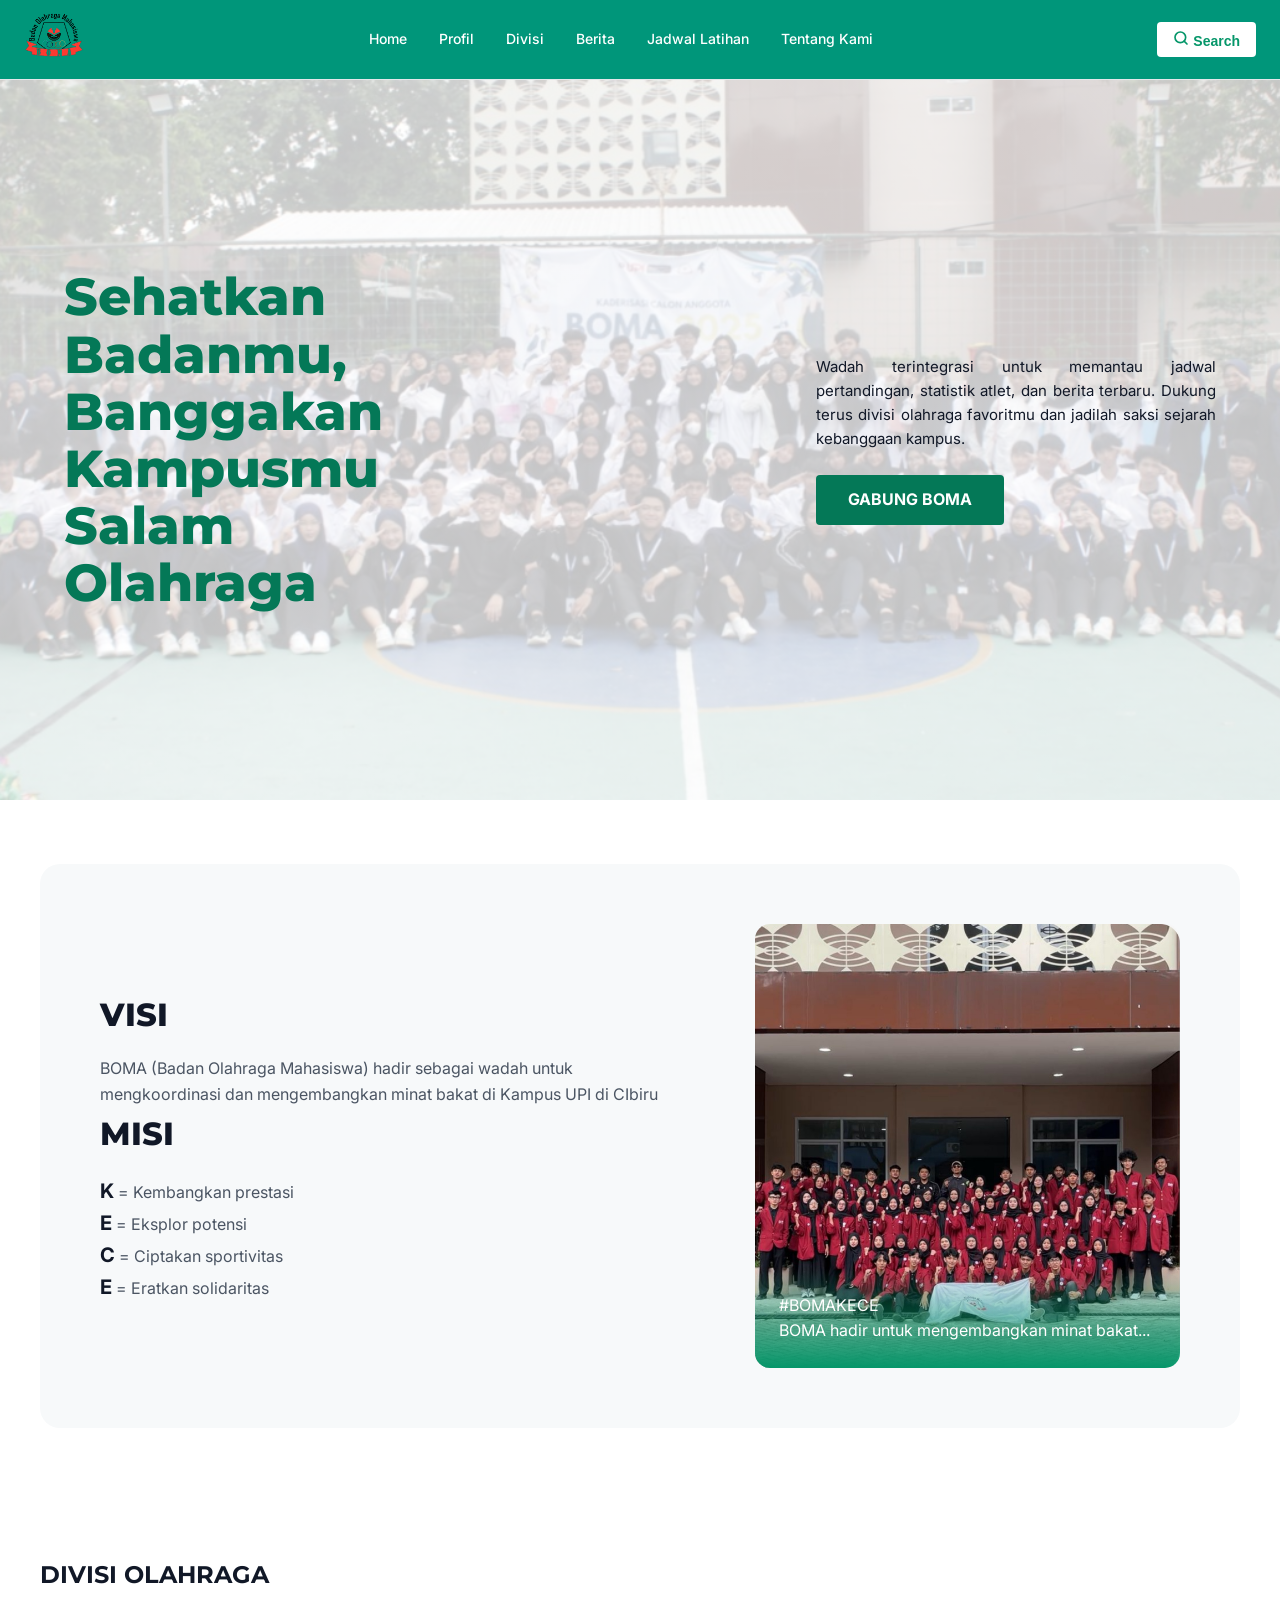
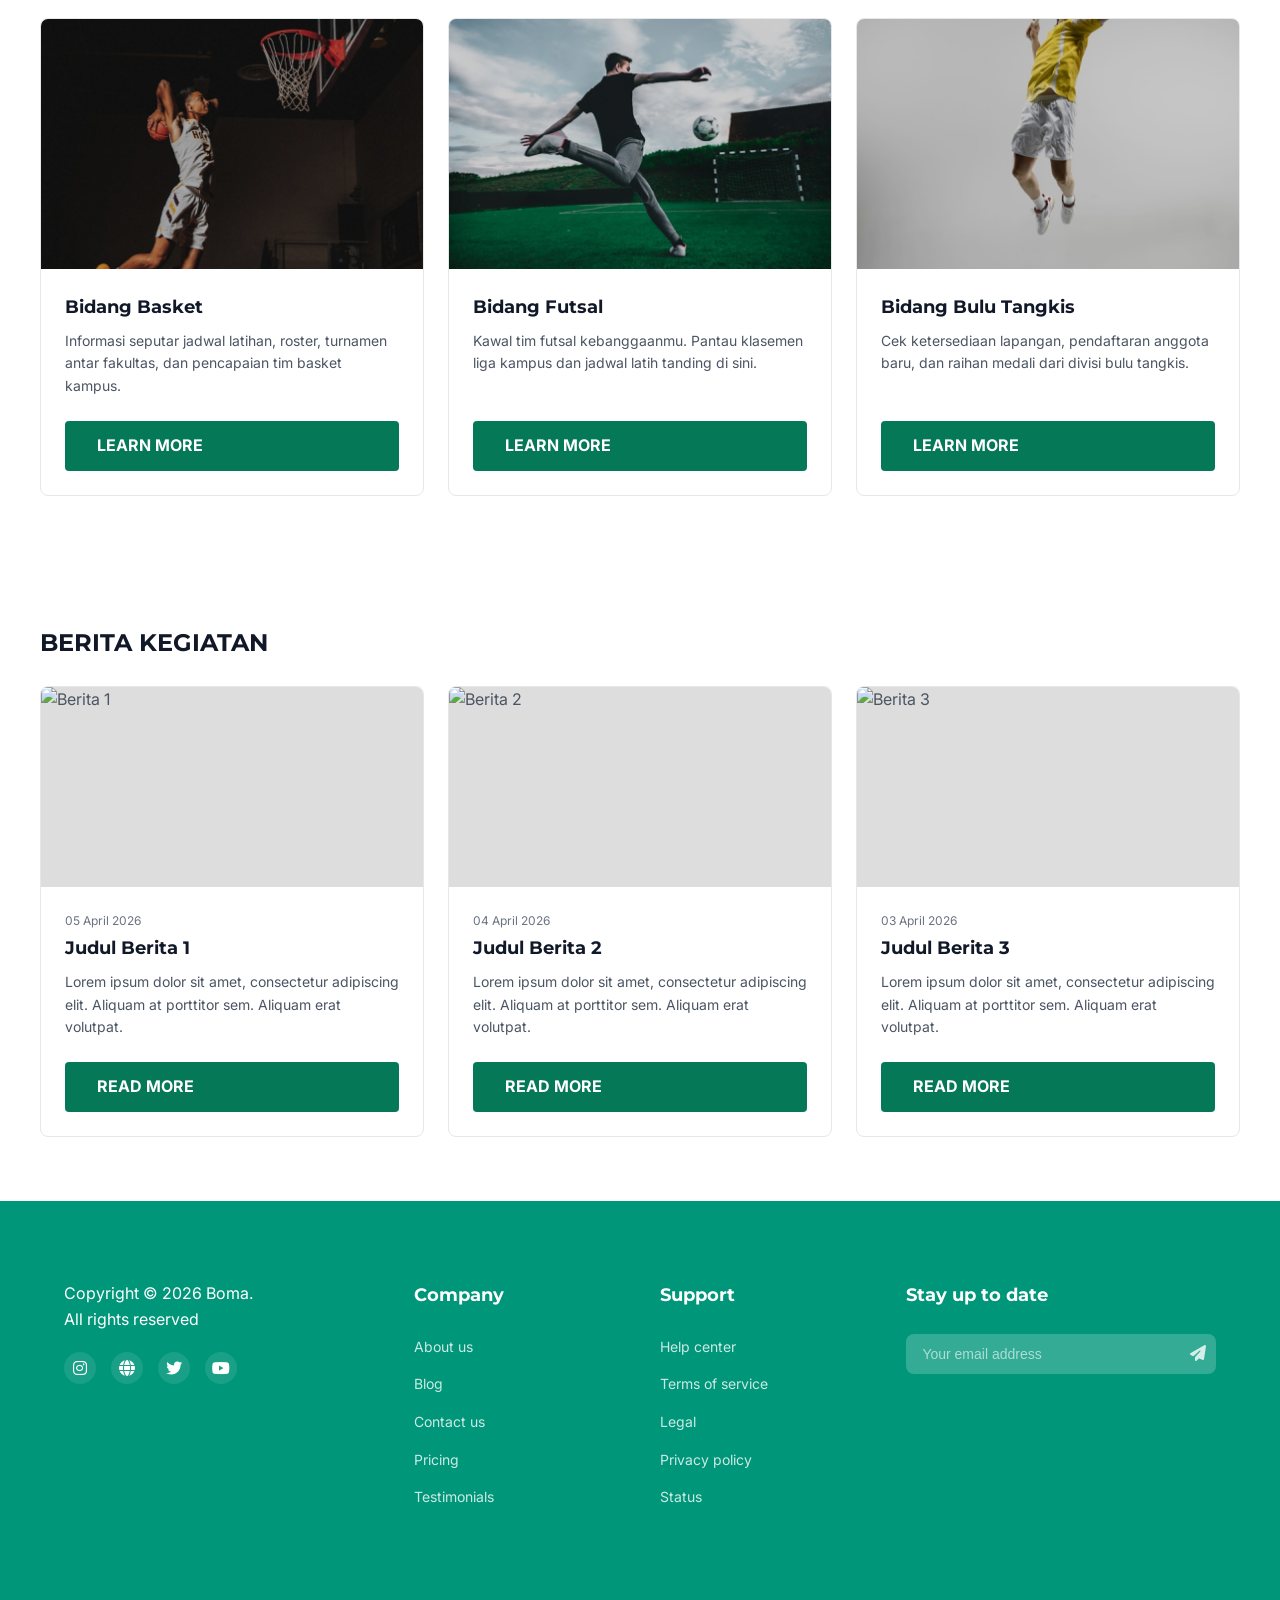
==== index.html @ 200c223a "perbaikan fitur jadwal" ====
<!DOCTYPE html>
<html lang="id">
<head>
    <meta charset="UTF-8">
    <meta name="viewport" content="width=device-width, initial-scale=1.0">
    <title>BOMA - Badan Olahraga Mahasiswa</title>

    <link rel="stylesheet" href="https://cdnjs.cloudflare.com/ajax/libs/font-awesome/6.5.1/css/all.min.css">
    <link rel="preconnect" href="https://fonts.googleapis.com">
    <link rel="preconnect" href="https://fonts.gstatic.com" crossorigin>
    <link href="https://fonts.googleapis.com/css2?family=Inter:wght@400;500;600&family=Montserrat:wght@700;800&display=swap" rel="stylesheet">
    
    <link rel="stylesheet" href="css/style.css">
</head>
<body>

    <header class="navbar bg-accent">
        <div class="logo-container">
            <img src="src/Foto_LogoBoma.png" alt="Logo BOMA" height="60">
        </div>
        
        <nav class="nav-links">
            <a href="#home">Home</a>
            <a href="#profil">Profil</a>
            <a href="#kategori">Divisi</a>
            <a href="#recent">Berita</a>
            <a href="Fitur Jadwal/jadwal.html">Jadwal Latihan</a>
            <a href="#articles">Tentang Kami</a>
        </nav>

        <button class="search-btn">
            <svg xmlns="http://www.w3.org/2000/svg" width="16" height="16" viewBox="0 0 24 24" fill="none" stroke="currentColor" stroke-width="2.5" stroke-linecap="round" stroke-linejoin="round">
                <circle cx="11" cy="11" r="8"></circle>
                <line x1="21" y1="21" x2="16.65" y2="16.65"></line>
            </svg>
            <span>Search</span>
        </button>
    </header>

    <main>
        <section class="hero-section" id="home" 
            style="background-image: linear-gradient(rgba(255, 255, 255, 0.75), rgba(255, 255, 255, 0.75)), url('src/foto_landingpage.jpeg');">
            <div class="container hero-content">
                <div class="hero-left">
                    <h1 class="hero-title">
                        Sehatkan<br>Badanmu,<br>Banggakan<br>Kampusmu<br>Salam<br>Olahraga
                    </h1>
                </div>
                <div class="hero-right">
                    <div class="hero-desc-box">
                        <p class="hero-text">
                            Wadah terintegrasi untuk memantau jadwal pertandingan, statistik atlet, dan berita terbaru. Dukung terus divisi olahraga favoritmu dan jadilah saksi sejarah kebanggaan kampus.
                        </p>
                        <a href="#" class="btn-primary">GABUNG BOMA</a>
                    </div>
                </div>
            </div>
        </section>

        <section class="visi-misi section-padding" id="profil">
            <div class="container visi-misi-grid">
                <div class="visi-content">
                    <div class="visi-box">
                        <h3>VISI</h3>
                        <p>BOMA (Badan Olahraga Mahasiswa) hadir sebagai wadah untuk mengkoordinasi dan mengembangkan minat bakat di Kampus UPI di CIbiru</p>
                    </div>
                    <div class="misi-box">
                        <h3>MISI</h3>
                        <ul>
                            <li><strong>K</strong> = Kembangkan prestasi</li>
                            <li><strong>E</strong> = Eksplor potensi</li>
                            <li><strong>C</strong> = Ciptakan sportivitas</li>
                            <li><strong>E</strong> = Eratkan solidaritas</li>
                        </ul>
                    </div>
                </div>
                <div class="visi-image-container">
                    <img src="src/foto_login.jpeg" alt="BOMA Kece">
                    <div class="visi-overlay">
                        <span class="hashtag">#BOMAKECE</span>
                        <p>BOMA hadir untuk mengembangkan minat bakat...</p>
                    </div>
                </div>
            </div>
        </section>
    
        <section class="section-padding container" id="kategori">
            <h2 class="section-title text-center">DIVISI OLAHRAGA</h2>
            <div class="grid-3-cols">
                <article class="card">
                    <img src="src/Basket.png" alt="Basket" class="card-img">
                    <div class="card-content">
                        <h2 class="card-title">Bidang Basket</h2>
                        <p class="card-desc">Informasi seputar jadwal latihan, roster, turnamen antar fakultas, dan pencapaian tim basket kampus.</p>
                        <a href="#" class="btn-primary">Learn More</a>
                    </div>
                </article>

                <article class="card">
                    <img src="src/Futsal.png" alt="Futsal" class="card-img">
                    <div class="card-content">
                        <h2 class="card-title">Bidang Futsal</h2>
                        <p class="card-desc">Kawal tim futsal kebanggaanmu. Pantau klasemen liga kampus dan jadwal latih tanding di sini.</p>
                        <a href="#" class="btn-primary">Learn More</a>
                    </div>
                </article>

                <article class="card">
                    <img src="src/BuluTangkis.png" alt="Bulu Tangkis" class="card-img">
                    <div class="card-content">
                        <h2 class="card-title">Bidang Bulu Tangkis</h2>
                        <p class="card-desc">Cek ketersediaan lapangan, pendaftaran anggota baru, dan raihan medali dari divisi bulu tangkis.</p>
                        <a href="#" class="btn-primary">Learn More</a>
                    </div>
                </article>
            </div>
        </section>

        <section class="section-padding container" id="recent">
            <h2 class="section-title text-center">BERITA KEGIATAN</h2>
            <div class="grid-3-cols">
                <article class="card">
                    <img src="" alt="Berita 1" class="card-img" style="background-color: #ddd; height: 200px; display: block;">
                    <div class="card-content">
                        <span class="meta-text">05 April 2026</span>
                        <h2 class="card-title">Judul Berita 1</h2>
                        <p class="card-desc">Lorem ipsum dolor sit amet, consectetur adipiscing elit. Aliquam at porttitor sem. Aliquam erat volutpat.</p>
                        <a href="#" class="btn-primary">Read More</a>
                    </div>
                </article>

                <article class="card">
                    <img src="" alt="Berita 2" class="card-img" style="background-color: #ddd; height: 200px; display: block;">
                    <div class="card-content">
                        <span class="meta-text">04 April 2026</span>
                        <h2 class="card-title">Judul Berita 2</h2>
                        <p class="card-desc">Lorem ipsum dolor sit amet, consectetur adipiscing elit. Aliquam at porttitor sem. Aliquam erat volutpat.</p>
                        <a href="#" class="btn-primary">Read More</a>
                    </div>
                </article>

                <article class="card">
                    <img src="" alt="Berita 3" class="card-img" style="background-color: #ddd; height: 200px; display: block;">
                    <div class="card-content">
                        <span class="meta-text">03 April 2026</span>
                        <h2 class="card-title">Judul Berita 3</h2>
                        <p class="card-desc">Lorem ipsum dolor sit amet, consectetur adipiscing elit. Aliquam at porttitor sem. Aliquam erat volutpat.</p>
                        <a href="#" class="btn-primary">Read More</a>
                    </div>
                </article>
            </div>
        </section>

    </main>

    <footer class="site-footer">
        <div class="container footer-grid">
            <div class="footer-col">
                <p class="copyright-text">Copyright © 2026 Boma.<br>All rights reserved</p>
                <div class="social-icons">
                    <a href="#" class="social-btn"><i class="fab fa-instagram"></i></a>
                    <a href="#" class="social-btn"><i class="fas fa-globe"></i></a>
                    <a href="#" class="social-btn"><i class="fab fa-twitter"></i></a>
                    <a href="#" class="social-btn"><i class="fab fa-youtube"></i></a>
                </div>
            </div>

            <div class="footer-col">
                <h4>Company</h4>
                <ul>
                    <li><a href="#">About us</a></li>
                    <li><a href="#">Blog</a></li>
                    <li><a href="#">Contact us</a></li>
                    <li><a href="#">Pricing</a></li>
                    <li><a href="#">Testimonials</a></li>
                </ul>
            </div>

            <div class="footer-col">
                <h4>Support</h4>
                <ul>
                    <li><a href="#">Help center</a></li>
                    <li><a href="#">Terms of service</a></li>
                    <li><a href="#">Legal</a></li>
                    <li><a href="#">Privacy policy</a></li>
                    <li><a href="#">Status</a></li>
                </ul>
            </div>

            <div class="footer-col">
                <h4>Stay up to date</h4>
                <div class="footer-subscribe">
                    <input type="email" placeholder="Your email address">
                    <button class="send-btn">
                        <i class="fas fa-paper-plane"></i>
                    </button>
                </div>
            </div>
        </div>
    </footer>

</body>
</html>
---- css/style.css ----
/* ==========================================
   1. CSS RESET & GLOBAL VARIABLES
   ========================================== */
:root {
    --bg-primary: #FFFFFF;
    --bg-secondary: #F8FAFC;
    --text-primary: #111827;
    --text-secondary: #4B5563;
    --accent-color: #059669; 
    --accent-hover: #047857;
    --border-color: #E5E7EB;
}

* {
    margin: 0;
    padding: 0;
    box-sizing: border-box;
}

body {
    font-family: 'Inter', sans-serif;
    background-color: var(--bg-primary);
    color: var(--text-secondary); /* Perbaikan syntax dari kode lu sebelumnya */
    line-height: 1.6;
}

h1, h2, h3, h4 {
    font-family: 'Montserrat', sans-serif;
    color: var(--text-primary);
    font-weight: 700;
}

a {
    text-decoration: none;
    color: inherit;
}

.container {
    max-width: 1200px;
    margin: 0 auto;
    padding: 0 24px;
}

.bg-accent {
    background-color: var(--accent-color);
    color: #FFFFFF;
}

.meta-text {
    font-size: 12px;
    color: #6b7280;
    margin-bottom: 4px;
    display: block;
}

/* ==========================================
   2. VISI MISI SECTION
   ========================================== */
.visi-misi-grid {
    display: grid;
    grid-template-columns: 1.4fr 1fr; 
    gap: 60px; 
    background-color: #f7f9fa;
    padding: 60px;
    border-radius: 20px;
    align-items: center;
}

.visi-content h3 {
    color: var(--text-primary);
    margin-bottom: 12px;
    font-size: 24px;
}

.visi-image-container {
    position: relative;
    border-radius: 15px;
    overflow: hidden;
}

.visi-image-container img {
    width: 100%;
    display: block;
}

.visi-overlay {
    position: absolute;
    bottom: 0;
    left: 0;
    right: 0;
    background: linear-gradient(transparent, var(--accent-color));
    color: white;
    padding: 24px;
}

.visi-box h3, .misi-box h3 {
    font-size: 32px;
    font-weight: 800; 
    margin-bottom: 16px;
    color: #111827; 
}

.misi-box ul {
    list-style: none; 
    padding: 0;
}

.misi-box ul li strong {
    color: #111827; 
    font-size: 20px;
}

/* ==========================================
   3. NAVBAR
   ========================================== */
.navbar {
    display: flex;
    justify-content: space-between;
    align-items: center;
    padding: 0 24px; 
    background-color: #00967A;
    border-bottom: 1px solid var(--border-color);
    height: 80px; 
}

.nav-links {
    display: flex;
    gap: 32px; 
    height: 100%; 
    align-items: center;
}

.nav-links a {
    font-size: 14px;
    font-weight: 500;
    position: relative;
    color: #FFFFFF;
    transition: opacity 0.3s ease;
    display: flex;
    align-items: center;
    height: 100%; 
    text-decoration: none;
}

.nav-links a::after {
    content: "";
    position: absolute;
    bottom: 12px; 
    left: 0;
    width: 0;
    height: 3px; 
    background-color: var(--bg-secondary);
    transition: width 0.3s ease;
}

.nav-links a.active {
    color: #FFFFFF;
    font-weight: 700;
}

.nav-links a:hover {
    opacity: 0.8;
}

.nav-links a:hover::after,
.nav-links a.active::after {
    width: 100%;
}

.search-btn {
    background-color: #FFFFFF;
    color: var(--accent-color);
    padding: 8px 16px;
    border-radius: 4px;
    font-size: 14px;
    font-weight: 600;
    border: none;
    cursor: pointer;
}

/* ==========================================
   4. HERO SECTION
   ========================================== */
.hero-section {
    position: relative;
    min-height: 80vh; 
    display: flex;
    align-items: center;
    background-size: cover;
    background-position: center;
    background-repeat: no-repeat;
    padding: 60px 0;
}

.hero-content {
    display: flex;
    justify-content: space-between; 
    align-items: center;
    width: 100%;
}

.hero-left {
    flex: 1;
}

.hero-title {
    font-size: 52px; 
    font-weight: 800;
    line-height: 1.1;
    color: #047857; 
    text-align: left;
}

.hero-right {
    flex: 1;
    display: flex;
    justify-content: flex-end; 
}

.hero-desc-box {
    max-width: 400px;
    text-align: justify; 
}

.hero-text {
    font-size: 15px;
    color: var(--text-primary);
    margin-bottom: 24px;
    line-height: 1.6;
}

/* ==========================================
   5. BUTTONS
   ========================================== */
.btn-primary {
    display: inline-block;
    background-color: #047857;
    color: #FFFFFF;
    padding: 12px 32px;
    font-weight: 700;
    border-radius: 4px;
    text-transform: uppercase;
    transition: background 0.3s ease;
}

.btn-primary:hover {
    background-color: var(--accent-hover);
}

/* ==========================================
   6. GRID LAYOUTS
   ========================================== */
.section-padding {
    padding: 64px 0;
}

.section-title {
    font-size: 24px;
    margin-bottom: 24px;
}

.grid-3-cols {
    display: grid;
    grid-template-columns: repeat(3, 1fr);
    gap: 24px;
}

.grid-2-cols {
    display: grid;
    grid-template-columns: 1fr 1fr;
    gap: 32px;
}

/* ==========================================
   7. CARDS
   ========================================== */
.card {
    background: var(--bg-primary);
    border: 1px solid var(--border-color);
    border-radius: 8px;
    overflow: hidden;
    display: flex;
    flex-direction: column;
}

.card-img {
    width: 100%;
    height: 250px;
    object-fit: cover;
}

.card-content {
    padding: 24px;
    display: flex;
    flex-direction: column;
    flex-grow: 1;
}

.card-title {
    font-size: 18px;
    margin-bottom: 8px;
}

.card-desc {
    font-size: 14px;
    margin-bottom: 24px;
    flex-grow: 1;
}

/* ==========================================
   9. FOOTER
   ========================================== */
.site-footer {
    background-color: #00967A; 
    color: #FFFFFF;
    padding: 80px 0;
    font-family: 'Inter', sans-serif;
}

.footer-grid {
    display: grid;
    grid-template-columns: 1.5fr 1fr 1fr 1.5fr; 
    gap: 40px;
}

.footer-col h4 {
    font-size: 18px;
    font-weight: 700;
    margin-bottom: 24px;
    color: #FFFFFF;
}

.footer-col ul {
    list-style: none;
    padding: 0;
}

.footer-col ul li {
    margin-bottom: 12px;
}

.footer-col ul li a {
    color: rgba(255, 255, 255, 0.8);
    text-decoration: none;
    font-size: 14px;
    transition: 0.3s;
}

.footer-col ul li a:hover {
    color: #FFFFFF;
    padding-left: 5px;
}

.footer-subscribe {
    position: relative;
    display: flex;
    align-items: center;
}

.footer-subscribe input {
    width: 100%;
    padding: 12px 16px;
    background: rgba(255, 255, 255, 0.2); 
    border: none;
    border-radius: 8px;
    color: white;
    font-size: 14px;
    outline: none;
}

.footer-subscribe input::placeholder {
    color: rgba(255, 255, 255, 0.6);
}

.send-btn {
    position: absolute;
    right: 10px;
    background: none;
    border: none;
    color: white;
    cursor: pointer;
    font-size: 16px;
    opacity: 0.8;
}

.send-btn:hover {
    opacity: 1;
}

.social-icons {
    display: flex;
    gap: 15px;
    margin-top: 20px;
}

.social-btn {
    width: 32px;
    height: 32px;
    background: rgba(255, 255, 255, 0.1);
    display: flex;
    align-items: center;
    justify-content: center;
    border-radius: 50%;
    color: white;
    text-decoration: none;
    font-size: 16px;
    transition: 0.3s;
}

.social-btn:hover {
    background: rgba(255, 255, 255, 0.3);
}
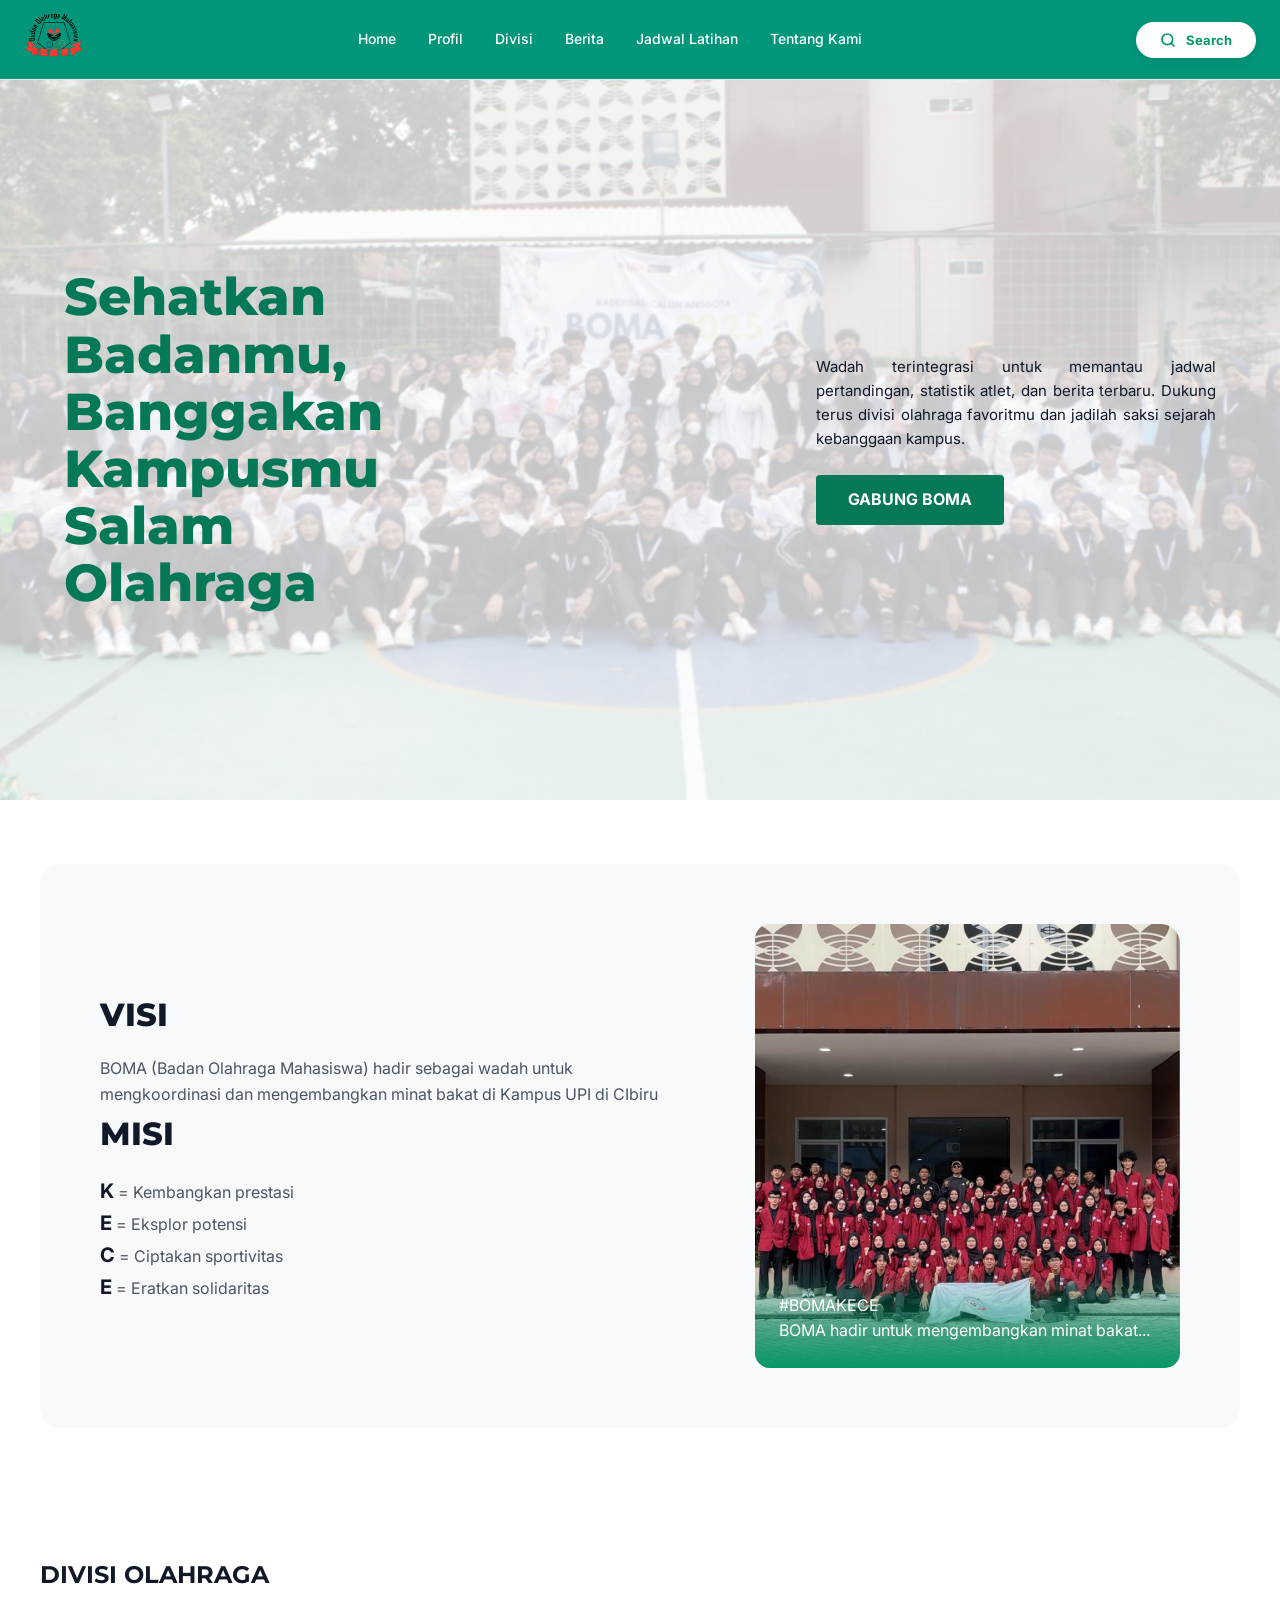
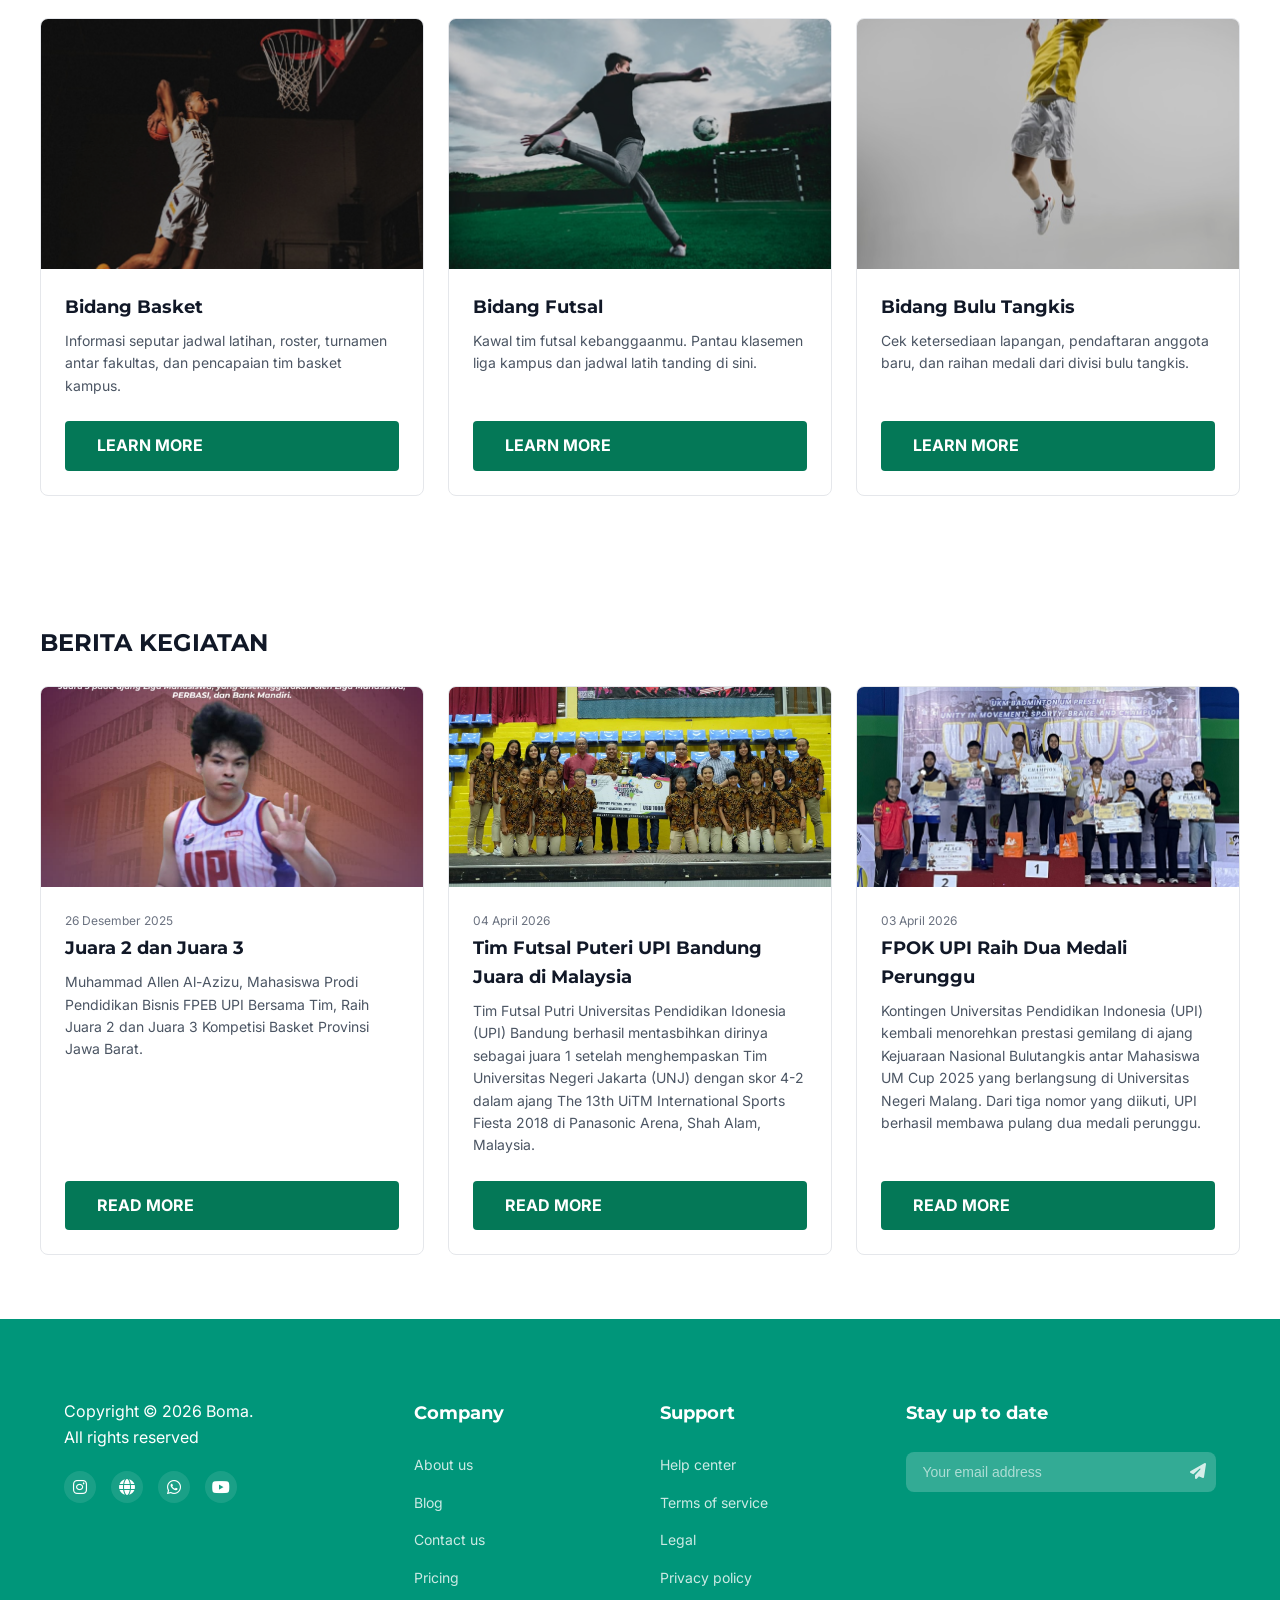
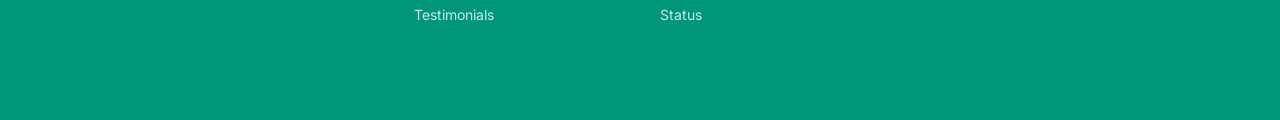
==== commit edb92609: "add berita, smooth navbar, trus lupa" ====
--- a/index.html
+++ b/index.html
@@ -120,32 +120,32 @@
             <h2 class="section-title text-center">BERITA KEGIATAN</h2>
             <div class="grid-3-cols">
                 <article class="card">
-                    <img src="" alt="Berita 1" class="card-img" style="background-color: #ddd; height: 200px; display: block;">
-                    <div class="card-content">
-                        <span class="meta-text">05 April 2026</span>
-                        <h2 class="card-title">Judul Berita 1</h2>
-                        <p class="card-desc">Lorem ipsum dolor sit amet, consectetur adipiscing elit. Aliquam at porttitor sem. Aliquam erat volutpat.</p>
-                        <a href="#" class="btn-primary">Read More</a>
-                    </div>
-                </article>
-
-                <article class="card">
-                    <img src="" alt="Berita 2" class="card-img" style="background-color: #ddd; height: 200px; display: block;">
+                    <img src="src/Berita1.png" alt="Berita 1" class="card-img" style="background-color: #ddd; height: 200px; display: block;">
+                    <div class="card-content">
+                        <span class="meta-text">26 Desember 2025</span>
+                        <h2 class="card-title">Juara 2 dan Juara 3</h2>
+                        <p class="card-desc">Muhammad Allen Al-Azizu, Mahasiswa Prodi Pendidikan Bisnis FPEB UPI Bersama Tim, Raih Juara 2 dan Juara 3 Kompetisi Basket Provinsi Jawa Barat.</p>
+                        <a href="https://fpeb.upi.edu/news/muhammad-allen-al-azizu-mahasiswa-prodi-pendidikan-bisnis-fpeb-upi-bersama-tim-raih-juara-2-dan-juara-3-kompetisi-basket-provinsi-jawa-barat" class="btn-primary">Read More</a>
+                    </div>
+                </article>
+
+                <article class="card">
+                    <img src="src/Berita2.png" alt="Berita 2" class="card-img" style="background-color: #ddd; height: 200px; display: block;">
                     <div class="card-content">
                         <span class="meta-text">04 April 2026</span>
-                        <h2 class="card-title">Judul Berita 2</h2>
-                        <p class="card-desc">Lorem ipsum dolor sit amet, consectetur adipiscing elit. Aliquam at porttitor sem. Aliquam erat volutpat.</p>
-                        <a href="#" class="btn-primary">Read More</a>
-                    </div>
-                </article>
-
-                <article class="card">
-                    <img src="" alt="Berita 3" class="card-img" style="background-color: #ddd; height: 200px; display: block;">
+                        <h2 class="card-title">Tim Futsal Puteri UPI Bandung Juara di Malaysia</h2>
+                        <p class="card-desc">Tim Futsal Putri Universitas Pendidikan Idonesia (UPI) Bandung berhasil mentasbihkan dirinya sebagai juara 1 setelah menghempaskan Tim Universitas Negeri Jakarta (UNJ) dengan skor 4-2 dalam ajang The 13th UiTM International Sports Fiesta 2018 di Panasonic Arena, Shah Alam, Malaysia.</p>
+                        <a href="https://berita.upi.edu/tim-futsal-puteri-upi-bandung-juara-di-malaysia/" class="btn-primary">Read More</a>
+                    </div>
+                </article>
+
+                <article class="card">
+                    <img src="src/Berita3.png" alt="Berita 3" class="card-img" style="background-color: #ddd; height: 200px; display: block;">
                     <div class="card-content">
                         <span class="meta-text">03 April 2026</span>
-                        <h2 class="card-title">Judul Berita 3</h2>
-                        <p class="card-desc">Lorem ipsum dolor sit amet, consectetur adipiscing elit. Aliquam at porttitor sem. Aliquam erat volutpat.</p>
-                        <a href="#" class="btn-primary">Read More</a>
+                        <h2 class="card-title">FPOK UPI Raih Dua Medali Perunggu</h2>
+                        <p class="card-desc">Kontingen Universitas Pendidikan Indonesia (UPI) kembali menorehkan prestasi gemilang di ajang Kejuaraan Nasional Bulutangkis antar Mahasiswa UM Cup 2025 yang berlangsung di Universitas Negeri Malang. Dari tiga nomor yang diikuti, UPI berhasil membawa pulang dua medali perunggu.</p>
+                        <a href="https://fpok.upi.edu/mahasiswa-fpok-upi-raih-dua-medali-perunggu-di-kejurnas-bulutangkis-antar-mahasiswa-um-cup-2025/" class="btn-primary">Read More</a>
                     </div>
                 </article>
             </div>
@@ -153,15 +153,15 @@
 
     </main>
 
-    <footer class="site-footer">
+    <footer class="site-footer" id="articles">
         <div class="container footer-grid">
             <div class="footer-col">
                 <p class="copyright-text">Copyright © 2026 Boma.<br>All rights reserved</p>
                 <div class="social-icons">
-                    <a href="#" class="social-btn"><i class="fab fa-instagram"></i></a>
+                    <a href="https://www.instagram.com/boma_upicibiru/" class="social-btn"><i class="fab fa-instagram"></i></a>
                     <a href="#" class="social-btn"><i class="fas fa-globe"></i></a>
-                    <a href="#" class="social-btn"><i class="fab fa-twitter"></i></a>
-                    <a href="#" class="social-btn"><i class="fab fa-youtube"></i></a>
+                    <a href="#" class="social-btn"><i class="fab fa-whatsapp"></i></a>
+                    <a href="https://www.youtube.com/@KampusUPI" class="social-btn"><i class="fab fa-youtube"></i></a> 
                 </div>
             </div>
 
--- a/css/style.css
+++ b/css/style.css
@@ -53,6 +53,9 @@
     display: block;
 }
 
+html {
+    scroll-behavior: smooth;
+}
 /* ==========================================
    2. VISI MISI SECTION
    ========================================== */
@@ -168,14 +171,38 @@
 }
 
 .search-btn {
+    display: flex;
+    align-items: center;
+    gap: 10px; /* Jarak antara icon dan teks */
     background-color: #FFFFFF;
-    color: var(--accent-color);
-    padding: 8px 16px;
-    border-radius: 4px;
-    font-size: 14px;
-    font-weight: 600;
+    color: var(--accent-color); /* Hijau khas BOMA */
+    padding: 10px 24px;
+    border-radius: 50px; /* Membuat bentuk pill/oval */
+    font-family: 'Inter', sans-serif;
+    font-size: 13px;
+    font-weight: 700;
     border: none;
     cursor: pointer;
+    box-shadow: 0 4px 12px rgba(0, 0, 0, 0.08); /* Shadow halus agar terlihat premium */
+    transition: all 0.3s ease;
+}
+
+.search-btn:hover {
+    transform: translateY(-2px); /* Efek melayang saat di-hover */
+    box-shadow: 0 6px 18px rgba(0, 0, 0, 0.12);
+    background-color: #f8fafc;
+}
+
+.search-btn:active {
+    transform: translateY(0); /* Efek menekan saat diklik */
+}
+
+.search-btn svg {
+    transition: transform 0.3s ease;
+}
+
+.search-btn:hover svg {
+    transform: scale(1.1); /* Icon sedikit membesar saat hover */
 }
 
 /* ==========================================
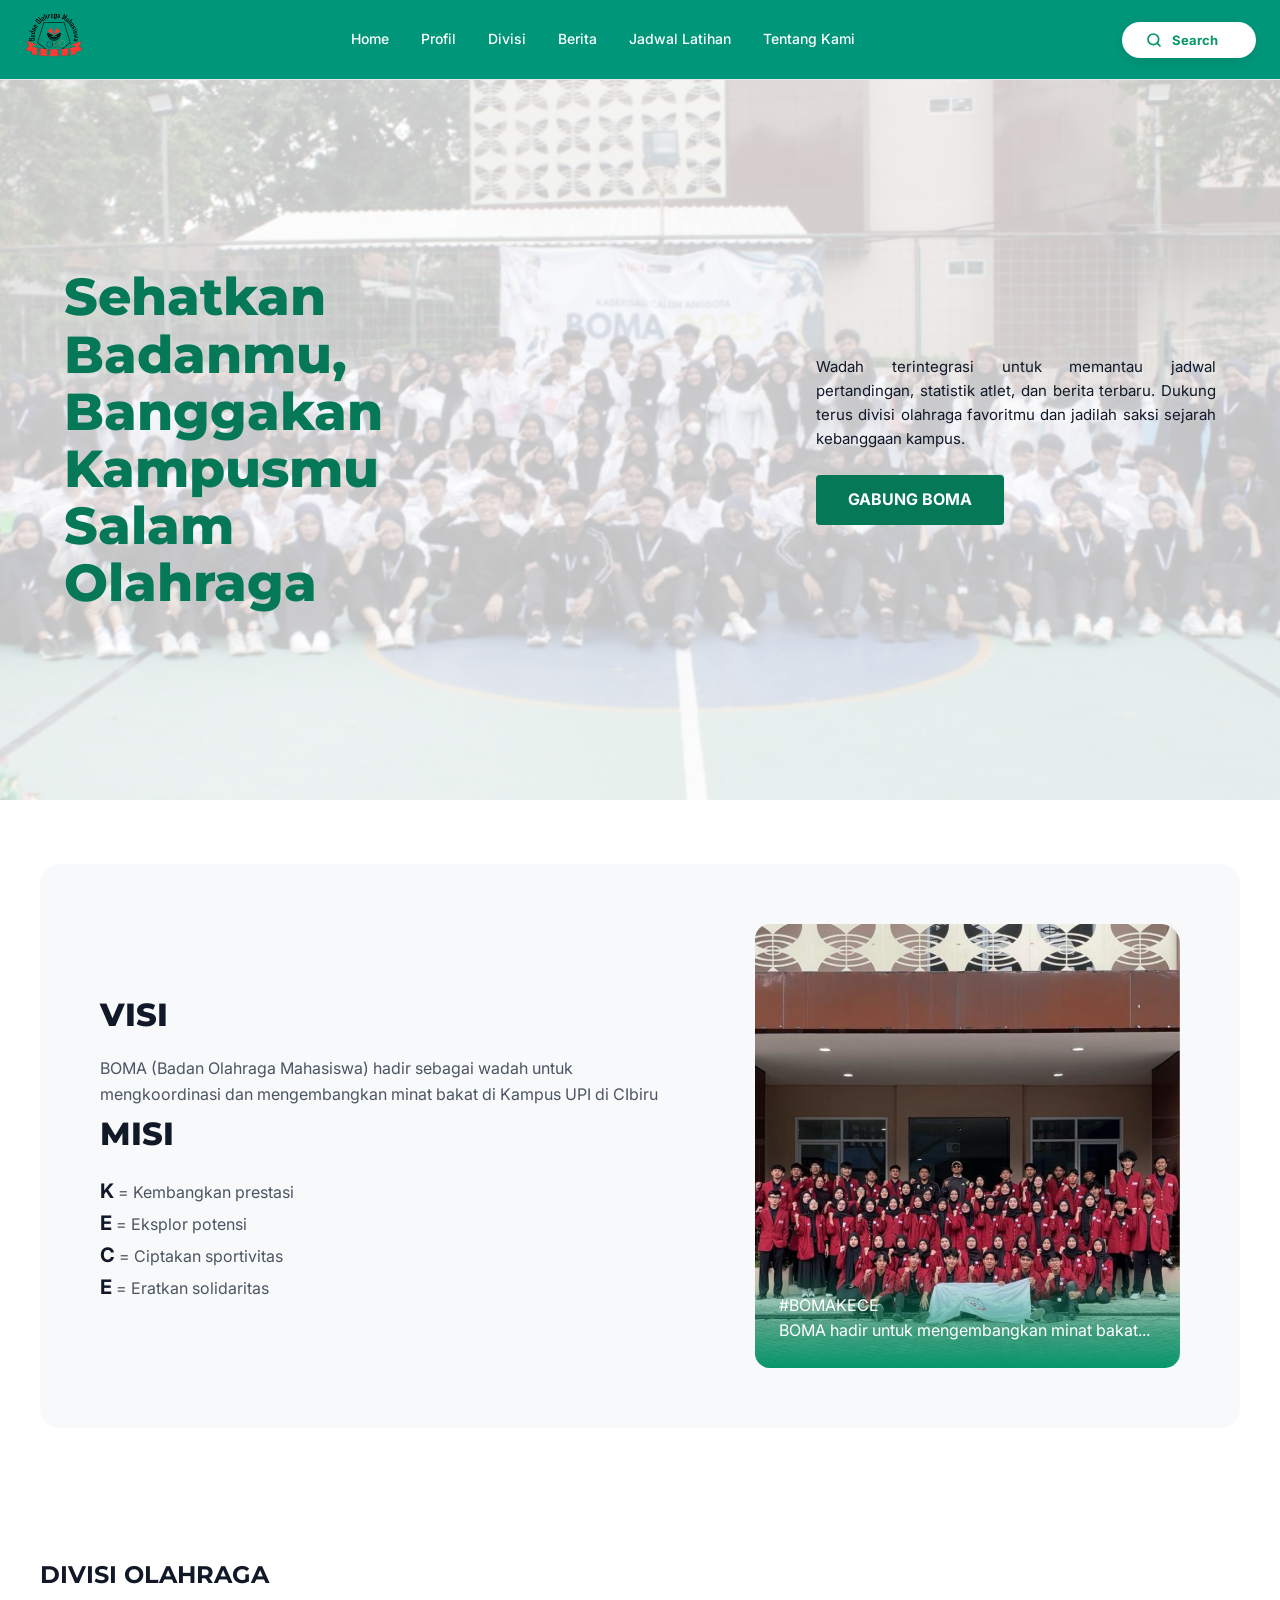
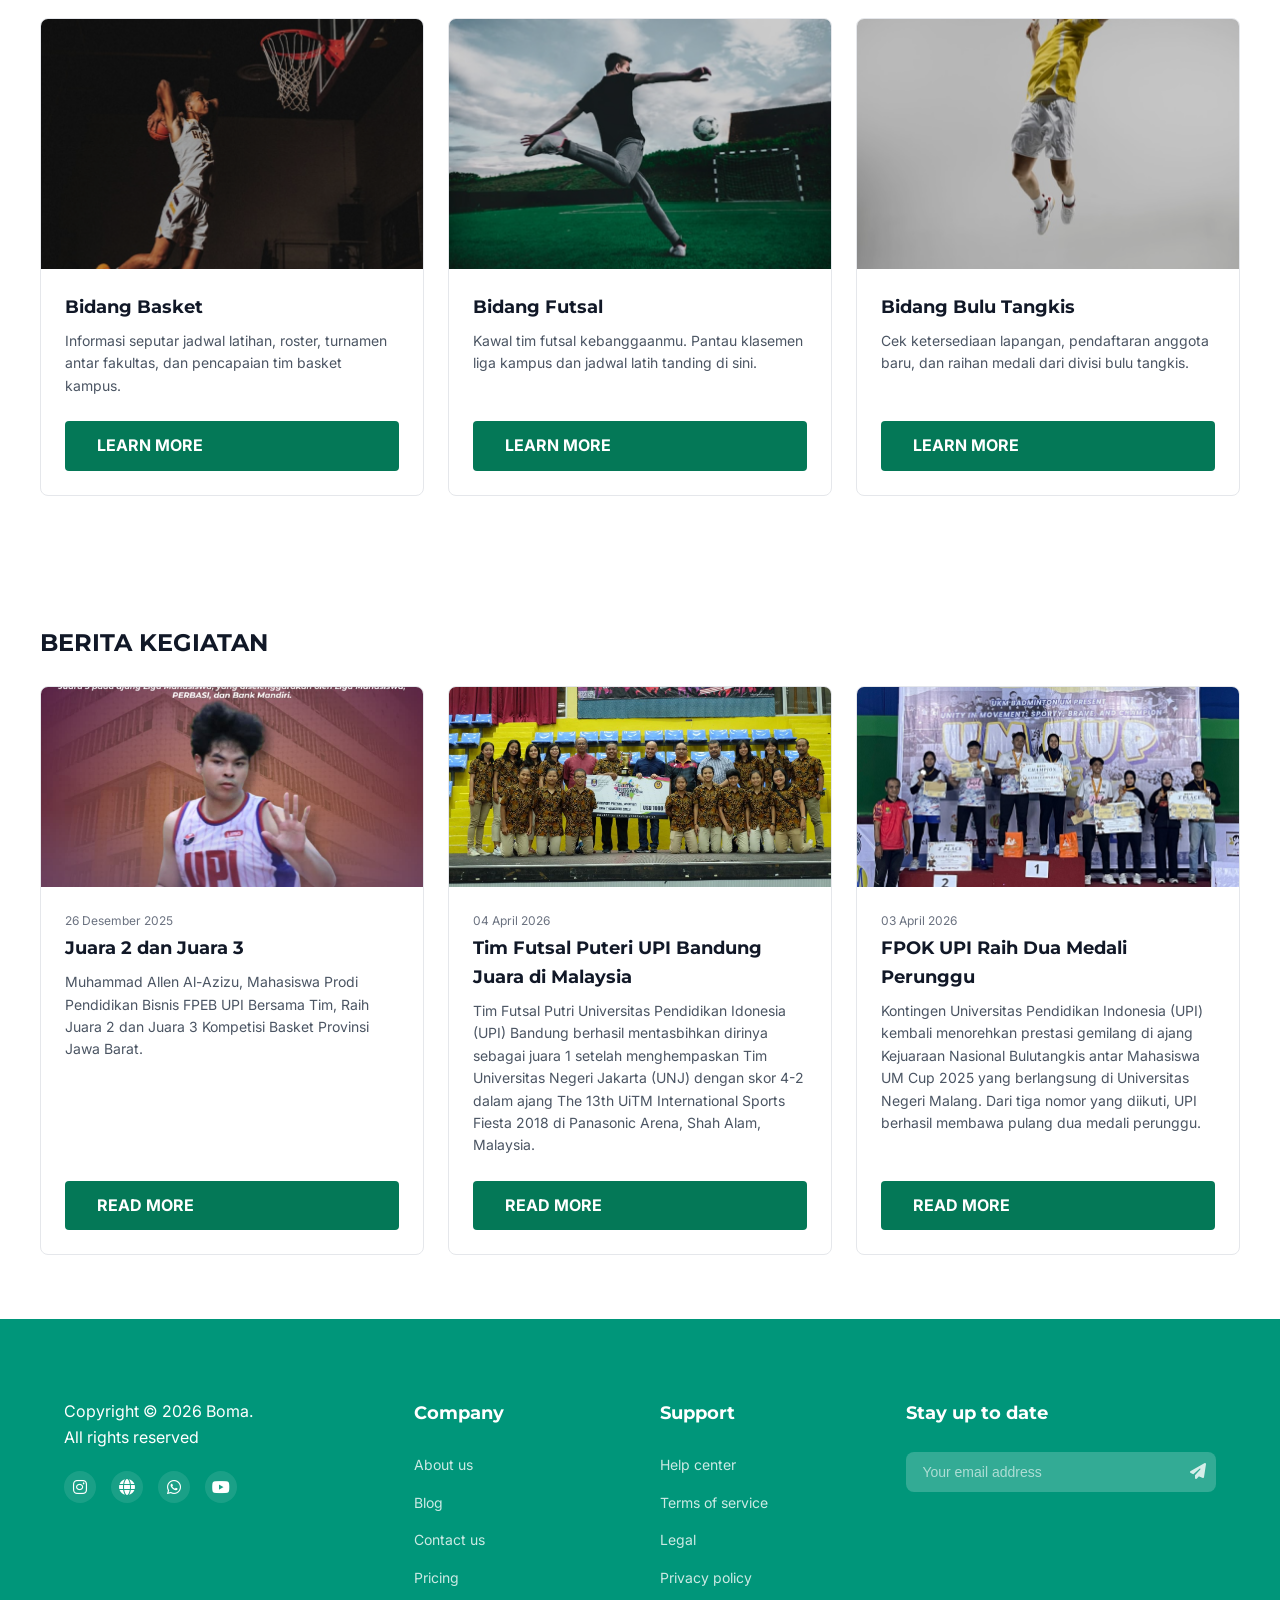
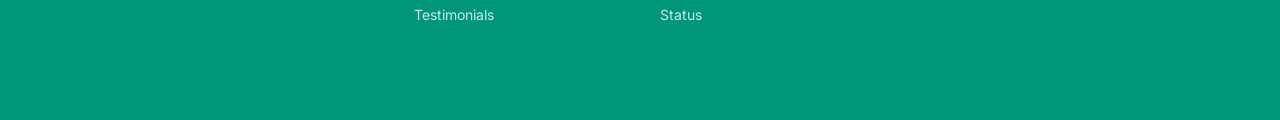
==== commit 1920a2d6: "ubah search bar dan login" ====
--- a/index.html
+++ b/index.html
@@ -28,13 +28,14 @@
             <a href="#articles">Tentang Kami</a>
         </nav>
 
-        <button class="search-btn">
+        <div class="search-btn">
             <svg xmlns="http://www.w3.org/2000/svg" width="16" height="16" viewBox="0 0 24 24" fill="none" stroke="currentColor" stroke-width="2.5" stroke-linecap="round" stroke-linejoin="round">
                 <circle cx="11" cy="11" r="8"></circle>
                 <line x1="21" y1="21" x2="16.65" y2="16.65"></line>
             </svg>
-            <span>Search</span>
-        </button>
+            <!-- Ini input tembus pandangnya -->
+            <input type="text" placeholder="Search">
+        </div>
     </header>
 
     <main>
--- a/css/style.css
+++ b/css/style.css
@@ -170,39 +170,64 @@
     width: 100%;
 }
 
+/* ==========================================
+   SEARCH BAR PREMIUM (BISA DIKETIK)
+   ========================================== */
+
+/* Ini bungkusan lu yang lama, gua ubah cursor-nya aja */
 .search-btn {
     display: flex;
     align-items: center;
-    gap: 10px; /* Jarak antara icon dan teks */
+    gap: 10px; 
     background-color: #FFFFFF;
-    color: var(--accent-color); /* Hijau khas BOMA */
+    color: var(--accent-color); 
     padding: 10px 24px;
-    border-radius: 50px; /* Membuat bentuk pill/oval */
+    border-radius: 50px; 
+    box-shadow: 0 4px 12px rgba(0, 0, 0, 0.08); 
+    transition: all 0.3s ease;
+    cursor: text; /* Ganti pointer jadi text karena sekarang buat ngetik */
+}
+
+/* Efek melayang jalan pas di-hover ATAU pas lagi diklik buat ngetik (focus-within) */
+.search-btn:hover, 
+.search-btn:focus-within {
+    transform: translateY(-2px); 
+    box-shadow: 0 6px 18px rgba(0, 0, 0, 0.12);
+    background-color: #f8fafc;
+}
+
+.search-btn svg {
+    transition: transform 0.3s ease;
+}
+
+.search-btn:hover svg, 
+.search-btn:focus-within svg {
+    transform: scale(1.1); 
+}
+
+/* --- STYLING KHUSUS KOTAK KETIKANNYA --- */
+.search-btn input {
+    border: none;
+    outline: none;
+    background: transparent; /* Biar nyatu sama bungkusan putihnya */
+    color: var(--accent-color);
     font-family: 'Inter', sans-serif;
     font-size: 13px;
     font-weight: 700;
-    border: none;
-    cursor: pointer;
-    box-shadow: 0 4px 12px rgba(0, 0, 0, 0.08); /* Shadow halus agar terlihat premium */
-    transition: all 0.3s ease;
-}
-
-.search-btn:hover {
-    transform: translateY(-2px); /* Efek melayang saat di-hover */
-    box-shadow: 0 6px 18px rgba(0, 0, 0, 0.12);
-    background-color: #f8fafc;
-}
-
-.search-btn:active {
-    transform: translateY(0); /* Efek menekan saat diklik */
-}
-
-.search-btn svg {
-    transition: transform 0.3s ease;
-}
-
-.search-btn:hover svg {
-    transform: scale(1.1); /* Icon sedikit membesar saat hover */
+    width: 60px; /* Lebar default pas cuma ada tulisan "Search" */
+    transition: width 0.3s ease;
+}
+
+/* Warna dan ketebalan teks "Search" sebelum diketik */
+.search-btn input::placeholder {
+    color: var(--accent-color);
+    font-weight: 700;
+    opacity: 1;
+}
+
+/* Pas lu klik buat ngetik, kotaknya otomatis manjang biar lega */
+.search-btn input:focus {
+    width: 130px; 
 }
 
 /* ==========================================
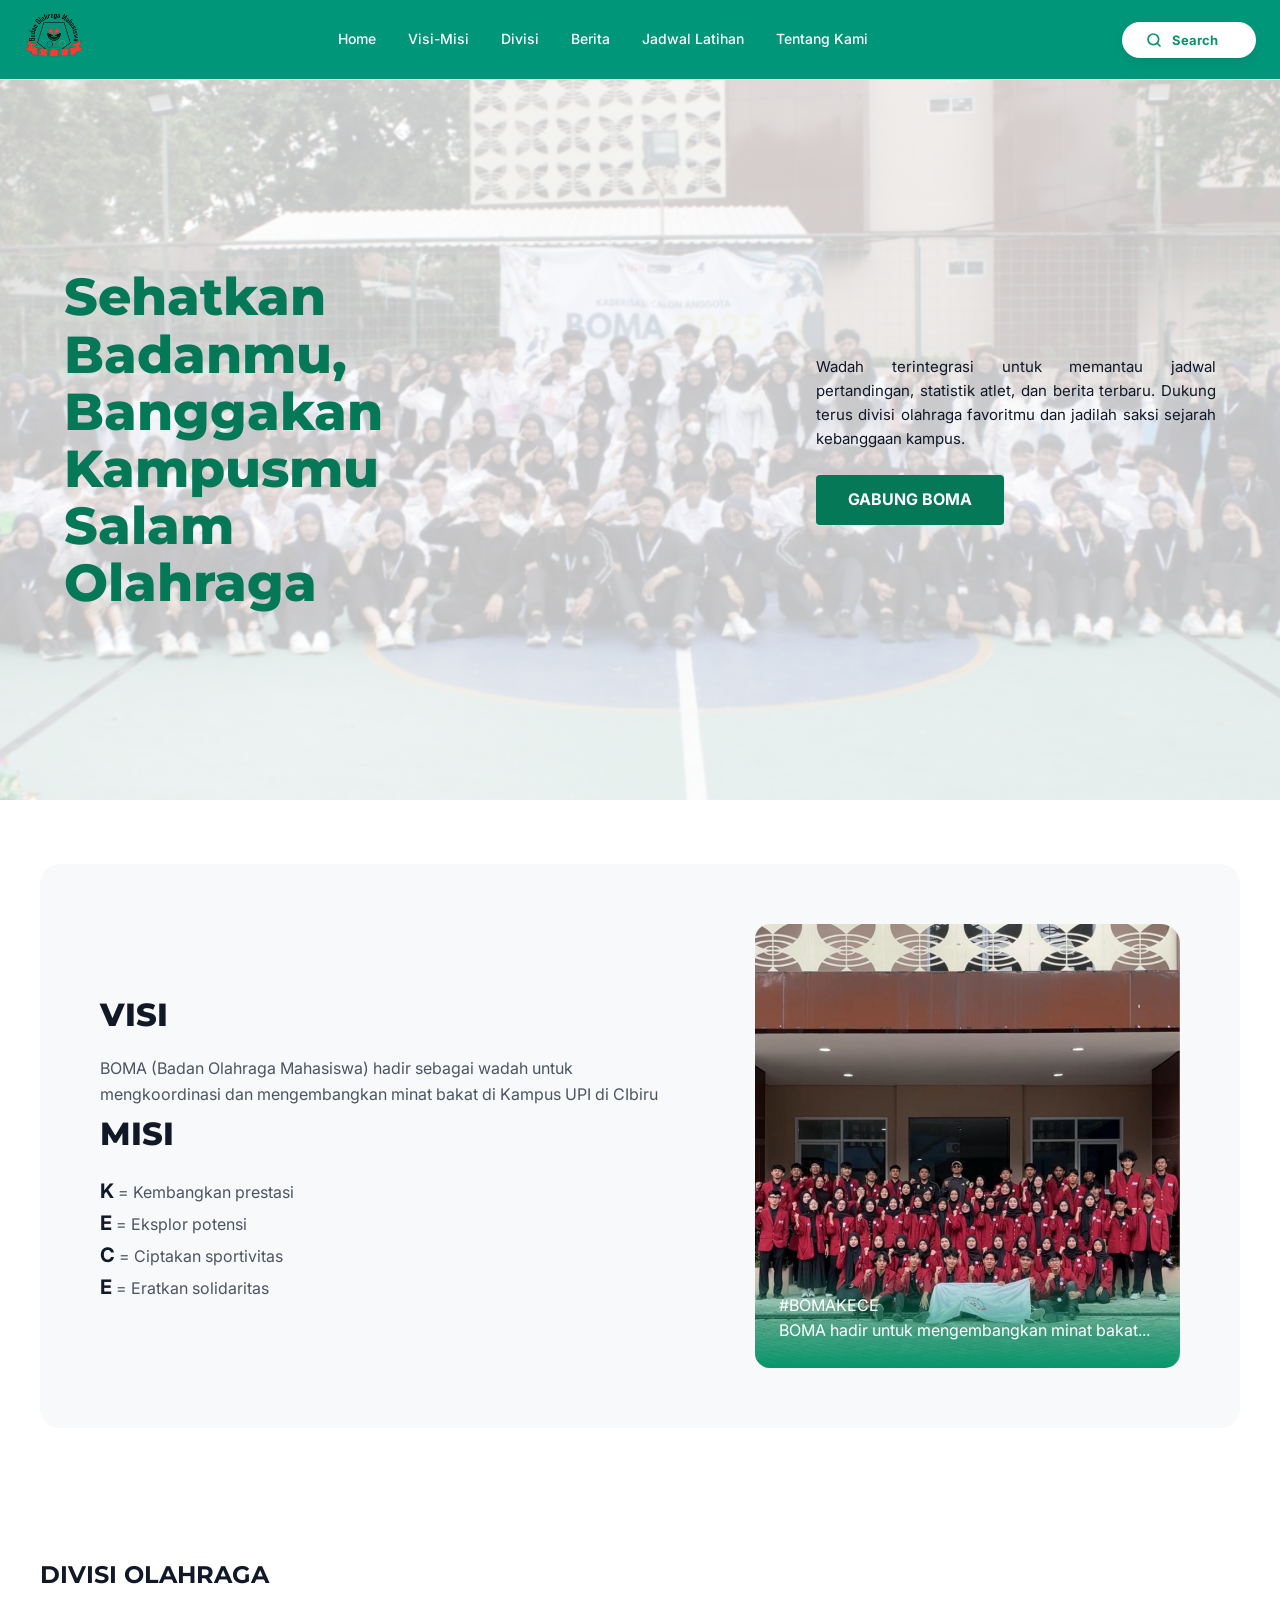
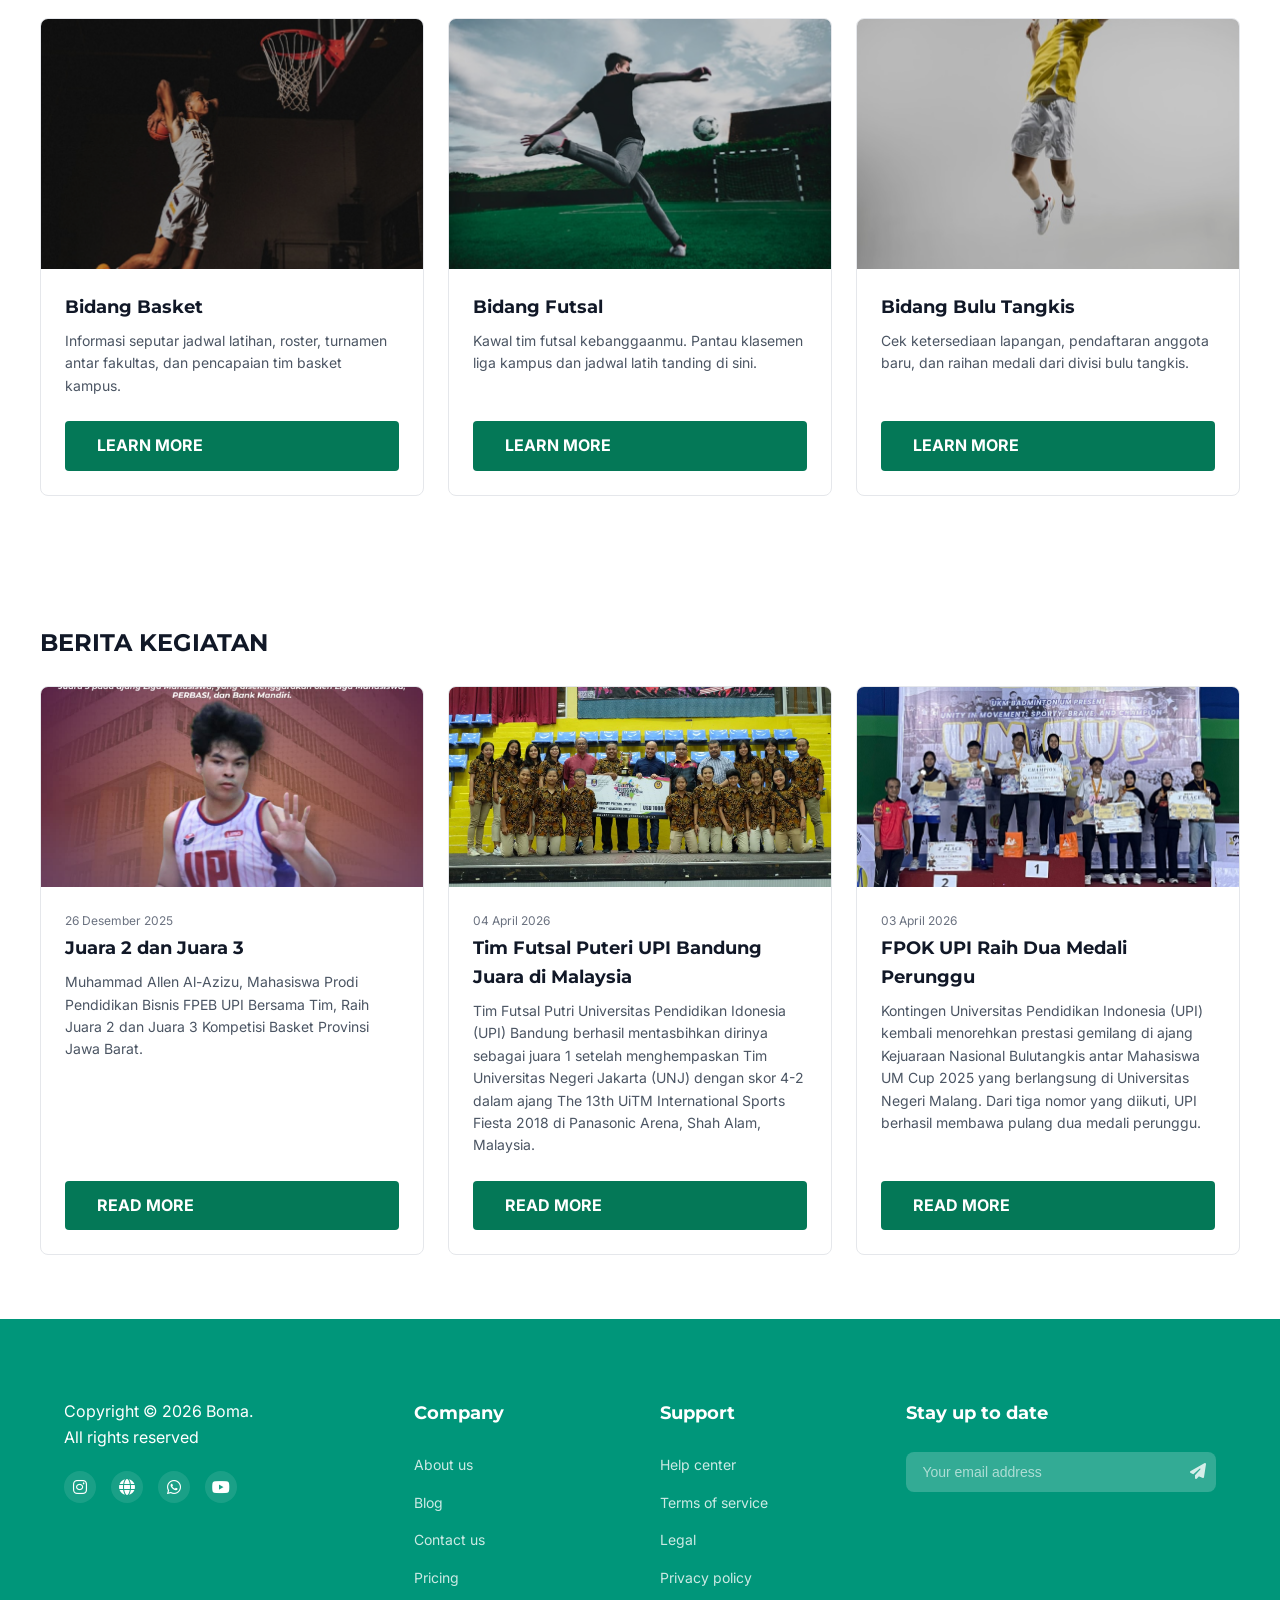
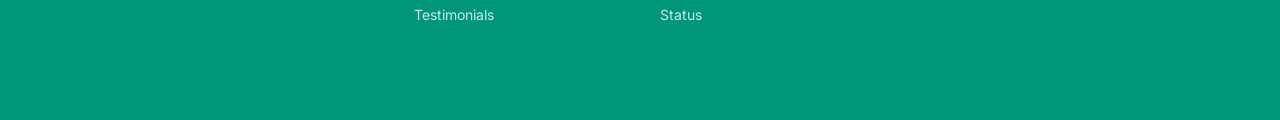
==== commit 2a1e239c: "update navbar" ====
--- a/index.html
+++ b/index.html
@@ -21,7 +21,7 @@
         
         <nav class="nav-links">
             <a href="#home">Home</a>
-            <a href="#profil">Profil</a>
+            <a href="#profil">Visi-Misi</a>
             <a href="#kategori">Divisi</a>
             <a href="#recent">Berita</a>
             <a href="Fitur Jadwal/jadwal.html">Jadwal Latihan</a>
--- a/css/style.css
+++ b/css/style.css
@@ -359,6 +359,8 @@
     flex-grow: 1;
 }
 
+
+
 /* ==========================================
    9. FOOTER
    ========================================== */
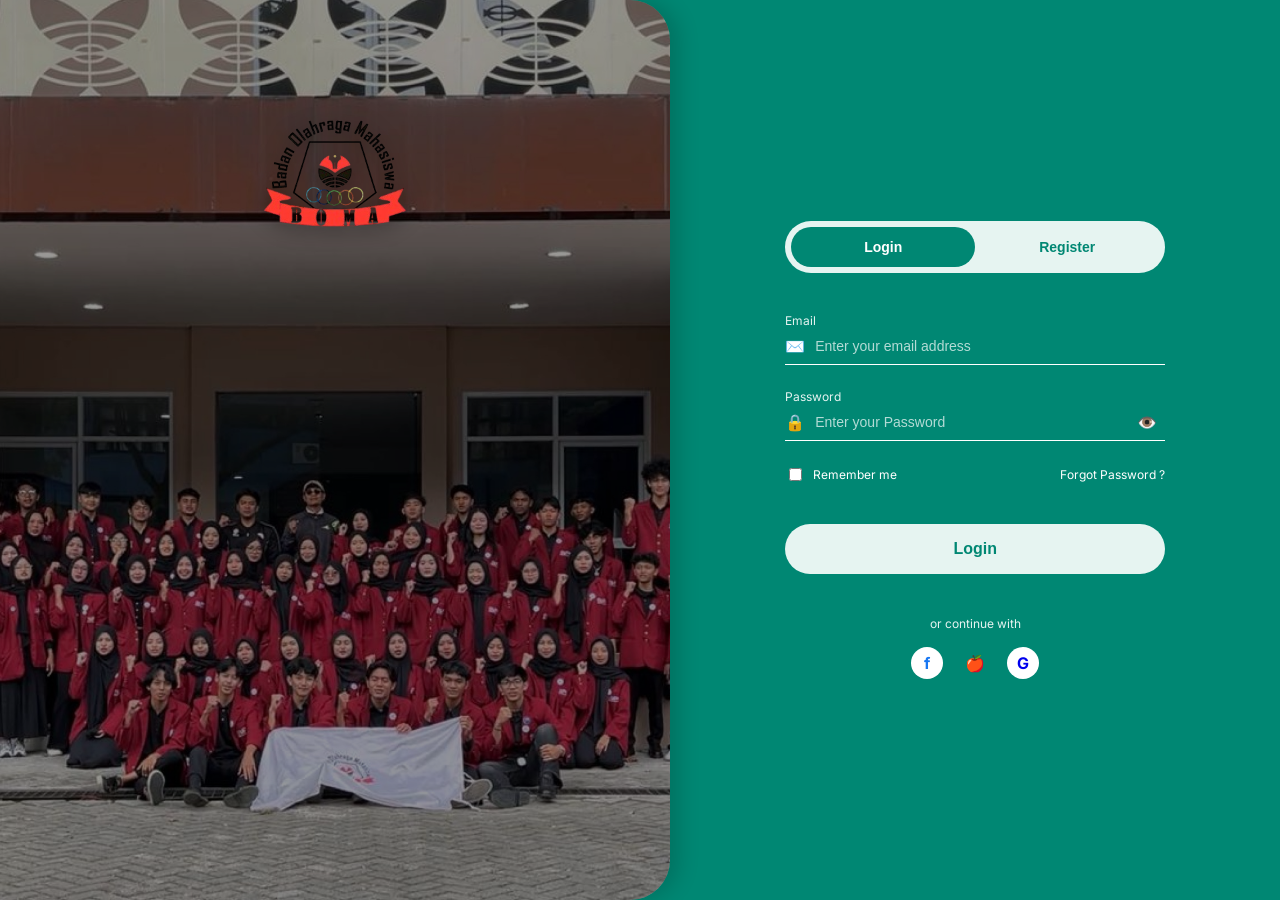
==== commit 7a2c4a6a: "menambahkan fitur login" ====
--- a/index.html
+++ b/index.html
@@ -3,202 +3,87 @@
 <head>
     <meta charset="UTF-8">
     <meta name="viewport" content="width=device-width, initial-scale=1.0">
-    <title>BOMA - Badan Olahraga Mahasiswa</title>
+    <title>Login - BOMA</title>
+    <link href="https://fonts.googleapis.com/css2?family=Inter:wght@400;500;600&display=swap" rel="stylesheet">
+    <link rel="stylesheet" href="../css/login.css">
+    
+    <script>
+        if (localStorage.getItem('isLoggedIn') === 'true') {
+            window.location.href = 'homepage/home.html';
+        }
+    </script>
+</head>
+<body class="login-body-new">
 
-    <link rel="stylesheet" href="https://cdnjs.cloudflare.com/ajax/libs/font-awesome/6.5.1/css/all.min.css">
-    <link rel="preconnect" href="https://fonts.googleapis.com">
-    <link rel="preconnect" href="https://fonts.gstatic.com" crossorigin>
-    <link href="https://fonts.googleapis.com/css2?family=Inter:wght@400;500;600&family=Montserrat:wght@700;800&display=swap" rel="stylesheet">
-    
-    <link rel="stylesheet" href="css/style.css">
-</head>
-<body>
+    <div class="login-split-wrapper">
+        
+        <div class="login-split-left" style="background-image: url('../src/foto_login.jpeg');">
+            <div class="login-dark-overlay">
+                <img src="../src/Foto_LogoBoma.png" alt="Logo BOMA" class="login-center-logo">
+            </div>
+        </div>
 
-    <header class="navbar bg-accent">
-        <div class="logo-container">
-            <img src="src/Foto_LogoBoma.png" alt="Logo BOMA" height="60">
-        </div>
-        
-        <nav class="nav-links">
-            <a href="#home">Home</a>
-            <a href="#profil">Visi-Misi</a>
-            <a href="#kategori">Divisi</a>
-            <a href="#recent">Berita</a>
-            <a href="Fitur Jadwal/jadwal.html">Jadwal Latihan</a>
-            <a href="#articles">Tentang Kami</a>
-        </nav>
+        <div class="login-split-right">
+            <div class="login-form-box">
+                
+                <div class="login-toggle-pill">
+                    <button class="toggle-pill-btn active">Login</button>
+                    <button class="toggle-pill-btn">Register</button>
+                </div>
 
-        <div class="search-btn">
-            <svg xmlns="http://www.w3.org/2000/svg" width="16" height="16" viewBox="0 0 24 24" fill="none" stroke="currentColor" stroke-width="2.5" stroke-linecap="round" stroke-linejoin="round">
-                <circle cx="11" cy="11" r="8"></circle>
-                <line x1="21" y1="21" x2="16.65" y2="16.65"></line>
-            </svg>
-            <!-- Ini input tembus pandangnya -->
-            <input type="text" placeholder="Search">
-        </div>
-    </header>
+                <form onsubmit="prosesLogin(event)">
+                    <div class="login-input-group">
+                        <label>Email</label>
+                        <div class="login-input-line">
+                            <span class="icon">✉️</span>
+                            <input type="email" placeholder="Enter your email address" required>
+                        </div>
+                    </div>
 
-    <main>
-        <section class="hero-section" id="home" 
-            style="background-image: linear-gradient(rgba(255, 255, 255, 0.75), rgba(255, 255, 255, 0.75)), url('src/foto_landingpage.jpeg');">
-            <div class="container hero-content">
-                <div class="hero-left">
-                    <h1 class="hero-title">
-                        Sehatkan<br>Badanmu,<br>Banggakan<br>Kampusmu<br>Salam<br>Olahraga
-                    </h1>
-                </div>
-                <div class="hero-right">
-                    <div class="hero-desc-box">
-                        <p class="hero-text">
-                            Wadah terintegrasi untuk memantau jadwal pertandingan, statistik atlet, dan berita terbaru. Dukung terus divisi olahraga favoritmu dan jadilah saksi sejarah kebanggaan kampus.
-                        </p>
-                        <a href="#" class="btn-primary">GABUNG BOMA</a>
+                    <div class="login-input-group">
+                        <label>Password</label>
+                        <div class="login-input-line">
+                            <span class="icon">🔒</span>
+                            <input type="password" placeholder="Enter your Password" required>
+                            <span class="icon">👁️</span>
+                        </div>
+                    </div>
+
+                    <div class="login-options-row">
+                        <label class="login-remember">
+                            <input type="checkbox"> 
+                            <span>Remember me</span>
+                        </label>
+                        <a href="#" class="login-forgot">Forgot Password ?</a>
+                    </div>
+
+                    <button type="submit" class="login-btn-submit">Login</button>
+                </form>
+
+                <div class="login-social-area">
+                    <p>or continue with</p>
+                    <div class="login-social-icons">
+                        <a href="#" class="soc-icon" style="color: #1877F2; background: white;">f</a> 
+                        <a href="#" class="soc-icon" style="color: white;">🍎</a> 
+                        <a href="#" class="soc-icon" style="background: white;">G</a>
                     </div>
                 </div>
-            </div>
-        </section>
 
-        <section class="visi-misi section-padding" id="profil">
-            <div class="container visi-misi-grid">
-                <div class="visi-content">
-                    <div class="visi-box">
-                        <h3>VISI</h3>
-                        <p>BOMA (Badan Olahraga Mahasiswa) hadir sebagai wadah untuk mengkoordinasi dan mengembangkan minat bakat di Kampus UPI di CIbiru</p>
-                    </div>
-                    <div class="misi-box">
-                        <h3>MISI</h3>
-                        <ul>
-                            <li><strong>K</strong> = Kembangkan prestasi</li>
-                            <li><strong>E</strong> = Eksplor potensi</li>
-                            <li><strong>C</strong> = Ciptakan sportivitas</li>
-                            <li><strong>E</strong> = Eratkan solidaritas</li>
-                        </ul>
-                    </div>
-                </div>
-                <div class="visi-image-container">
-                    <img src="src/foto_login.jpeg" alt="BOMA Kece">
-                    <div class="visi-overlay">
-                        <span class="hashtag">#BOMAKECE</span>
-                        <p>BOMA hadir untuk mengembangkan minat bakat...</p>
-                    </div>
-                </div>
-            </div>
-        </section>
-    
-        <section class="section-padding container" id="kategori">
-            <h2 class="section-title text-center">DIVISI OLAHRAGA</h2>
-            <div class="grid-3-cols">
-                <article class="card">
-                    <img src="src/Basket.png" alt="Basket" class="card-img">
-                    <div class="card-content">
-                        <h2 class="card-title">Bidang Basket</h2>
-                        <p class="card-desc">Informasi seputar jadwal latihan, roster, turnamen antar fakultas, dan pencapaian tim basket kampus.</p>
-                        <a href="#" class="btn-primary">Learn More</a>
-                    </div>
-                </article>
-
-                <article class="card">
-                    <img src="src/Futsal.png" alt="Futsal" class="card-img">
-                    <div class="card-content">
-                        <h2 class="card-title">Bidang Futsal</h2>
-                        <p class="card-desc">Kawal tim futsal kebanggaanmu. Pantau klasemen liga kampus dan jadwal latih tanding di sini.</p>
-                        <a href="#" class="btn-primary">Learn More</a>
-                    </div>
-                </article>
-
-                <article class="card">
-                    <img src="src/BuluTangkis.png" alt="Bulu Tangkis" class="card-img">
-                    <div class="card-content">
-                        <h2 class="card-title">Bidang Bulu Tangkis</h2>
-                        <p class="card-desc">Cek ketersediaan lapangan, pendaftaran anggota baru, dan raihan medali dari divisi bulu tangkis.</p>
-                        <a href="#" class="btn-primary">Learn More</a>
-                    </div>
-                </article>
-            </div>
-        </section>
-
-        <section class="section-padding container" id="recent">
-            <h2 class="section-title text-center">BERITA KEGIATAN</h2>
-            <div class="grid-3-cols">
-                <article class="card">
-                    <img src="src/Berita1.png" alt="Berita 1" class="card-img" style="background-color: #ddd; height: 200px; display: block;">
-                    <div class="card-content">
-                        <span class="meta-text">26 Desember 2025</span>
-                        <h2 class="card-title">Juara 2 dan Juara 3</h2>
-                        <p class="card-desc">Muhammad Allen Al-Azizu, Mahasiswa Prodi Pendidikan Bisnis FPEB UPI Bersama Tim, Raih Juara 2 dan Juara 3 Kompetisi Basket Provinsi Jawa Barat.</p>
-                        <a href="https://fpeb.upi.edu/news/muhammad-allen-al-azizu-mahasiswa-prodi-pendidikan-bisnis-fpeb-upi-bersama-tim-raih-juara-2-dan-juara-3-kompetisi-basket-provinsi-jawa-barat" class="btn-primary">Read More</a>
-                    </div>
-                </article>
-
-                <article class="card">
-                    <img src="src/Berita2.png" alt="Berita 2" class="card-img" style="background-color: #ddd; height: 200px; display: block;">
-                    <div class="card-content">
-                        <span class="meta-text">04 April 2026</span>
-                        <h2 class="card-title">Tim Futsal Puteri UPI Bandung Juara di Malaysia</h2>
-                        <p class="card-desc">Tim Futsal Putri Universitas Pendidikan Idonesia (UPI) Bandung berhasil mentasbihkan dirinya sebagai juara 1 setelah menghempaskan Tim Universitas Negeri Jakarta (UNJ) dengan skor 4-2 dalam ajang The 13th UiTM International Sports Fiesta 2018 di Panasonic Arena, Shah Alam, Malaysia.</p>
-                        <a href="https://berita.upi.edu/tim-futsal-puteri-upi-bandung-juara-di-malaysia/" class="btn-primary">Read More</a>
-                    </div>
-                </article>
-
-                <article class="card">
-                    <img src="src/Berita3.png" alt="Berita 3" class="card-img" style="background-color: #ddd; height: 200px; display: block;">
-                    <div class="card-content">
-                        <span class="meta-text">03 April 2026</span>
-                        <h2 class="card-title">FPOK UPI Raih Dua Medali Perunggu</h2>
-                        <p class="card-desc">Kontingen Universitas Pendidikan Indonesia (UPI) kembali menorehkan prestasi gemilang di ajang Kejuaraan Nasional Bulutangkis antar Mahasiswa UM Cup 2025 yang berlangsung di Universitas Negeri Malang. Dari tiga nomor yang diikuti, UPI berhasil membawa pulang dua medali perunggu.</p>
-                        <a href="https://fpok.upi.edu/mahasiswa-fpok-upi-raih-dua-medali-perunggu-di-kejurnas-bulutangkis-antar-mahasiswa-um-cup-2025/" class="btn-primary">Read More</a>
-                    </div>
-                </article>
-            </div>
-        </section>
-
-    </main>
-
-    <footer class="site-footer" id="articles">
-        <div class="container footer-grid">
-            <div class="footer-col">
-                <p class="copyright-text">Copyright © 2026 Boma.<br>All rights reserved</p>
-                <div class="social-icons">
-                    <a href="https://www.instagram.com/boma_upicibiru/" class="social-btn"><i class="fab fa-instagram"></i></a>
-                    <a href="#" class="social-btn"><i class="fas fa-globe"></i></a>
-                    <a href="#" class="social-btn"><i class="fab fa-whatsapp"></i></a>
-                    <a href="https://www.youtube.com/@KampusUPI" class="social-btn"><i class="fab fa-youtube"></i></a> 
-                </div>
-            </div>
-
-            <div class="footer-col">
-                <h4>Company</h4>
-                <ul>
-                    <li><a href="#">About us</a></li>
-                    <li><a href="#">Blog</a></li>
-                    <li><a href="#">Contact us</a></li>
-                    <li><a href="#">Pricing</a></li>
-                    <li><a href="#">Testimonials</a></li>
-                </ul>
-            </div>
-
-            <div class="footer-col">
-                <h4>Support</h4>
-                <ul>
-                    <li><a href="#">Help center</a></li>
-                    <li><a href="#">Terms of service</a></li>
-                    <li><a href="#">Legal</a></li>
-                    <li><a href="#">Privacy policy</a></li>
-                    <li><a href="#">Status</a></li>
-                </ul>
-            </div>
-
-            <div class="footer-col">
-                <h4>Stay up to date</h4>
-                <div class="footer-subscribe">
-                    <input type="email" placeholder="Your email address">
-                    <button class="send-btn">
-                        <i class="fas fa-paper-plane"></i>
-                    </button>
-                </div>
             </div>
         </div>
-    </footer>
+    </div>
 
+    <script>
+        function prosesLogin(event) {
+            // Mencegah halaman ke-refresh otomatis
+            event.preventDefault(); 
+            
+            // Ngasih "KTP" ke browser
+            localStorage.setItem('isLoggedIn', 'true');
+            
+            // Pindah ke halaman utama
+            window.location.href = 'homepage/home.html';
+        }
+    </script>
 </body>
 </html>
--- a/css/login.css
+++ b/css/login.css
@@ -0,0 +1,199 @@
+/* ==========================================
+   FITUR LOGIN (MATCHING NEW FIGMA DESIGN)
+   ========================================== */
+.login-body-new {
+    margin: 0;
+    padding: 0;
+    font-family: 'Inter', sans-serif;
+    height: 100vh;
+    overflow: hidden; /* Biar gak bisa di-scroll */
+    background-color: #008773; /* Warna dasar Teal persis gambar */
+}
+
+.login-split-wrapper {
+    display: flex;
+    height: 100vh;
+    width: 100vw;
+}
+
+/* KIRI (GAMBAR) */
+.login-split-left {
+    flex: 1.1; /* Proporsi kiri sedikit lebih besar */
+    background-size: cover;
+    background-position: center;
+    border-top-right-radius: 40px; /* Lengkungan kanan atas */
+    border-bottom-right-radius: 40px; /* Lengkungan kanan bawah */
+    position: relative;
+    box-shadow: 10px 0 20px rgba(0, 0, 0, 0.15); /* Bayangan tumpuk ke kanan */
+    z-index: 2;
+}
+
+.login-dark-overlay {
+    position: absolute;
+    top: 0; left: 0; right: 0; bottom: 0;
+    background-color: rgba(0, 0, 0, 0.4);
+    border-top-right-radius: 40px;
+    border-bottom-right-radius: 40px;
+    display: flex;
+    justify-content: center;
+    /* align-items: center; <-- INI YANG BIKIN DIA DI TENGAH BANGET TADI */
+    align-items: flex-start; /* Ganti jadi ini biar dia nempel ke atas */
+    padding-top: 15%; /* Tambahin ini buat ngatur jarak dari atapnya. Kalau kurang atas, kecilin angkanya (misal 10%) */
+}
+
+.login-center-logo {
+    width: 150px; /* Tadi 250px kegedean, sekarang kecilin. Kalau masih kegedean, jadiin 120px */
+    filter: drop-shadow(0 4px 10px rgba(0,0,0,0.4));
+}
+
+/* KANAN (FORM LOGIN) */
+.login-split-right {
+    flex: 1;
+    display: flex;
+    justify-content: center;
+    align-items: center;
+    color: #FFFFFF;
+    background-color: #008773; /* Warna Teal padat */
+}
+
+.login-form-box {
+    width: 100%;
+    max-width: 380px;
+}
+
+/* TOGGLE LOGIN/REGISTER */
+.login-toggle-pill {
+    background-color: #E6F4F1; /* Warna putih kehijauan terang */
+    border-radius: 50px;
+    display: flex;
+    padding: 6px;
+    margin-bottom: 40px;
+}
+
+.toggle-pill-btn {
+    flex: 1;
+    padding: 12px 0;
+    border: none;
+    background: transparent;
+    border-radius: 50px;
+    font-weight: 600;
+    color: #008773; /* Warna teks teal pas inactive */
+    cursor: pointer;
+    font-size: 14px;
+    transition: 0.3s;
+}
+
+.toggle-pill-btn.active {
+    background-color: #008773; /* Tombol aktif berubah teal */
+    color: #FFFFFF; /* Teks putih */
+}
+
+/* INPUT FORM */
+.login-input-group {
+    margin-bottom: 24px;
+}
+
+.login-input-group label {
+    display: block;
+    font-size: 12px;
+    margin-bottom: 8px;
+    opacity: 0.9;
+}
+
+.login-input-line {
+    display: flex;
+    align-items: center;
+    border-bottom: 1px solid #FFFFFF; /* Garis bawah putih */
+    padding-bottom: 8px;
+}
+
+.login-input-line .icon {
+    font-size: 16px;
+    margin: 0 8px 0 0;
+}
+
+.login-input-line input {
+    flex: 1;
+    background: transparent;
+    border: none;
+    color: #FFFFFF;
+    font-size: 14px;
+    outline: none;
+}
+
+.login-input-line input::placeholder {
+    color: rgba(255, 255, 255, 0.7);
+}
+
+/* CHECKBOX & FORGOT PASSWORD */
+.login-options-row {
+    display: flex;
+    justify-content: space-between;
+    align-items: center;
+    font-size: 12px;
+    margin-bottom: 40px;
+}
+
+.login-remember {
+    display: flex;
+    align-items: center;
+    gap: 8px;
+    cursor: pointer;
+}
+
+.login-forgot {
+    color: #FFFFFF;
+    text-decoration: none;
+}
+
+.login-forgot:hover {
+    text-decoration: underline;
+}
+
+/* TOMBOL SUBMIT */
+.login-btn-submit {
+    width: 100%;
+    background-color: #E6F4F1; /* Warna putih kehijauan terang */
+    color: #008773; /* Teks Teal */
+    padding: 16px;
+    border: none;
+    border-radius: 50px;
+    font-size: 16px;
+    font-weight: 700;
+    cursor: pointer;
+    margin-bottom: 30px;
+    transition: 0.3s;
+}
+
+.login-btn-submit:hover {
+    background-color: #FFFFFF;
+}
+
+/* SOCIAL LOGIN */
+.login-social-area {
+    text-align: center;
+}
+
+.login-social-area p {
+    font-size: 12px;
+    margin-bottom: 16px;
+    opacity: 0.9;
+}
+
+.login-social-icons {
+    display: flex;
+    justify-content: center;
+    gap: 16px;
+}
+
+.soc-icon {
+    width: 32px;
+    height: 32px;
+    border-radius: 50%;
+    display: flex;
+    justify-content: center;
+    align-items: center;
+    text-decoration: none;
+    font-weight: bold;
+    font-size: 16px;
+}
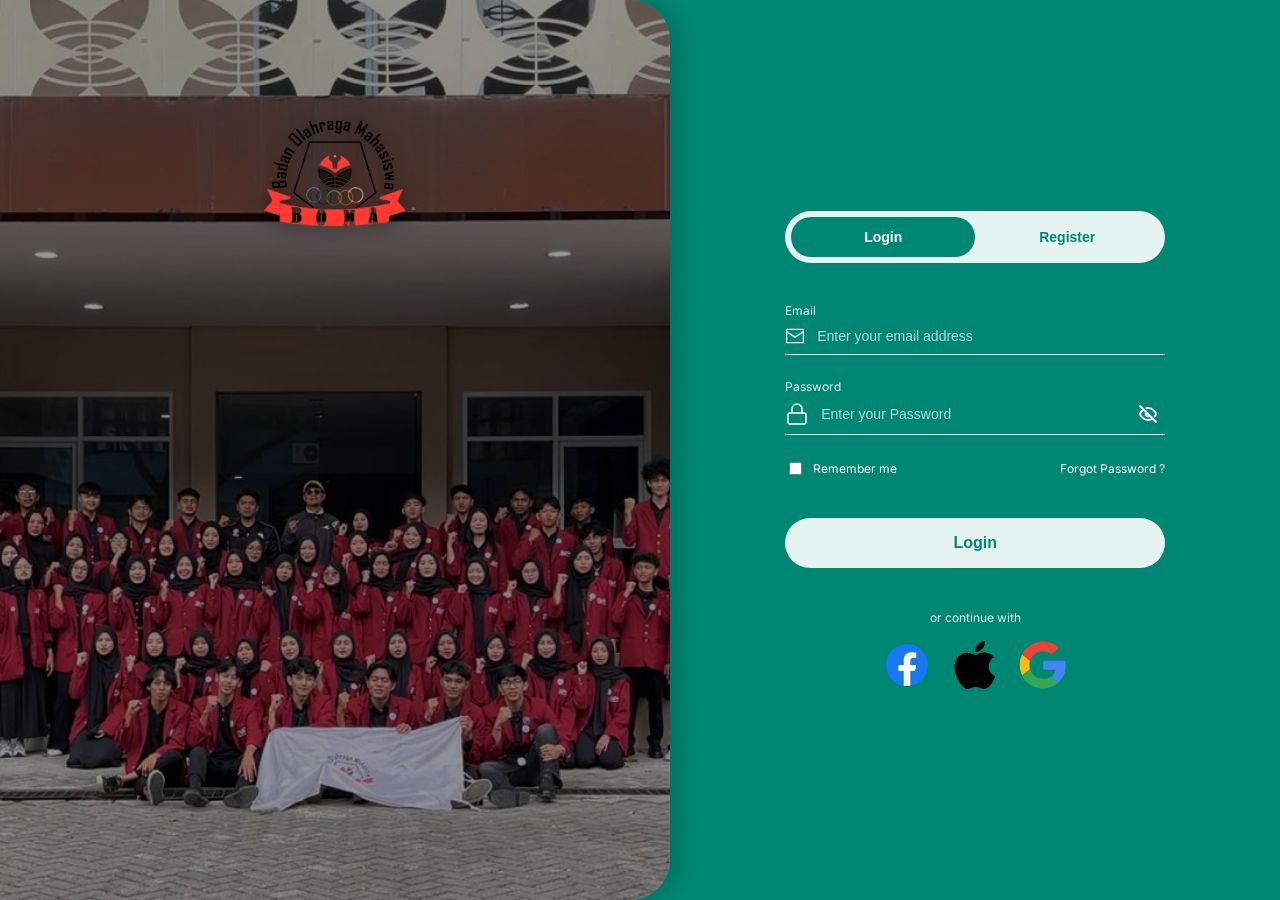
==== commit ad7771c5: "update fitur login 2.0" ====
--- a/index.html
+++ b/index.html
@@ -5,7 +5,7 @@
     <meta name="viewport" content="width=device-width, initial-scale=1.0">
     <title>Login - BOMA</title>
     <link href="https://fonts.googleapis.com/css2?family=Inter:wght@400;500;600&display=swap" rel="stylesheet">
-    <link rel="stylesheet" href="../css/login.css">
+    <link rel="stylesheet" href="css/login.css">
     
     <script>
         if (localStorage.getItem('isLoggedIn') === 'true') {
@@ -17,9 +17,9 @@
 
     <div class="login-split-wrapper">
         
-        <div class="login-split-left" style="background-image: url('../src/foto_login.jpeg');">
+        <div class="login-split-left" style="background-image: url('./src/foto_login.jpeg');">
             <div class="login-dark-overlay">
-                <img src="../src/Foto_LogoBoma.png" alt="Logo BOMA" class="login-center-logo">
+                <img src="./src/Foto_LogoBoma.png" alt="Logo BOMA" class="login-center-logo">
             </div>
         </div>
 
@@ -28,24 +28,28 @@
                 
                 <div class="login-toggle-pill">
                     <button class="toggle-pill-btn active">Login</button>
-                    <button class="toggle-pill-btn">Register</button>
+                    <button class="toggle-pill-btn"onclick="window.location.href='register.html'">Register</button>
                 </div>
 
                 <form onsubmit="prosesLogin(event)">
                     <div class="login-input-group">
                         <label>Email</label>
                         <div class="login-input-line">
-                            <span class="icon">✉️</span>
-                            <input type="email" placeholder="Enter your email address" required>
+                            <svg xmlns="http://www.w3.org/2000/svg" width="20" height="20" viewBox="0 0 24 24" fill="none" stroke="currentColor" stroke-width="1.5" stroke-linecap="round" stroke-linejoin="round" class="lucide lucide-mail-icon lucide-mail"><path d="m22 7-8.991 5.727a2 2 0 0 1-2.009 0L2 7"/><rect x="2" y="4" width="20" height="16" rx=""/></svg>
+                            <input type="text" placeholder="Enter your email address" required>
                         </div>
                     </div>
 
                     <div class="login-input-group">
                         <label>Password</label>
                         <div class="login-input-line">
-                            <span class="icon">🔒</span>
-                            <input type="password" placeholder="Enter your Password" required>
-                            <span class="icon">👁️</span>
+                            <svg xmlns="http://www.w3.org/2000/svg" width="24" height="24" viewBox="0 0 24 24" fill="none" stroke="currentColor" stroke-width="1.5" stroke-linecap="round" stroke-linejoin="round" class="lucide lucide-lock-icon lucide-lock"><rect width="18" height="11" x="3" y="11" rx="2" ry="2"/><path d="M7 11V7a5 5 0 0 1 10 0v4"/></svg>
+                            <input type="password" id="passwordField" placeholder="Enter your Password" required>
+                            <span class="icon" onclick="togglePassword()" style="cursor: pointer; display: flex; align-items: center;" id="eyeIconContainer">
+                                <svg xmlns="http://www.w3.org/2000/svg" width="18" height="18" viewBox="0 0 24 24" fill="none" stroke="currentColor" stroke-width="2.5" stroke-linecap="round" stroke-linejoin="round">
+                                    <path d="M17.94 17.94A10.07 10.07 0 0 1 12 20c-7 0-11-8-11-8a18.45 18.45 0 0 1 5.06-5.94M9.9 4.24A9.12 9.12 0 0 1 12 4c7 0 11 8 11 8a18.5 18.5 0 0 1-2.16 3.19m-6.72-1.07a3 3 0 1 1-4.24-4.24"></path>
+                                    <line x1="1" y1="1" x2="23" y2="23"></line>
+                            </svg>
                         </div>
                     </div>
 
@@ -63,9 +67,9 @@
                 <div class="login-social-area">
                     <p>or continue with</p>
                     <div class="login-social-icons">
-                        <a href="#" class="soc-icon" style="color: #1877F2; background: white;">f</a> 
-                        <a href="#" class="soc-icon" style="color: white;">🍎</a> 
-                        <a href="#" class="soc-icon" style="background: white;">G</a>
+                        <svg width="48px" height="48px" viewBox="0 0 16 16" xmlns="http://www.w3.org/2000/svg" fill="none"><g id="SVGRepo_bgCarrier" stroke-width="0"></g><g id="SVGRepo_tracerCarrier" stroke-linecap="round" stroke-linejoin="round"></g><g id="SVGRepo_iconCarrier"><path fill="#1877F2" d="M15 8a7 7 0 00-7-7 7 7 0 00-1.094 13.915v-4.892H5.13V8h1.777V6.458c0-1.754 1.045-2.724 2.644-2.724.766 0 1.567.137 1.567.137v1.723h-.883c-.87 0-1.14.54-1.14 1.093V8h1.941l-.31 2.023H9.094v4.892A7.001 7.001 0 0015 8z"></path><path fill="#ffffff" d="M10.725 10.023L11.035 8H9.094V6.687c0-.553.27-1.093 1.14-1.093h.883V3.87s-.801-.137-1.567-.137c-1.6 0-2.644.97-2.644 2.724V8H5.13v2.023h1.777v4.892a7.037 7.037 0 002.188 0v-4.892h1.63z"></path></g></svg>
+                        <svg width="48px" height="48px" viewBox="-1.5 0 20 20" version="1.1" xmlns="http://www.w3.org/2000/svg" xmlns:xlink="http://www.w3.org/1999/xlink" fill="#000000"><g id="SVGRepo_bgCarrier" stroke-width="0"></g><g id="SVGRepo_tracerCarrier" stroke-linecap="round" stroke-linejoin="round"></g><g id="SVGRepo_iconCarrier"> <title>apple [#173]</title> <desc>Created with Sketch.</desc> <defs> </defs> <g id="Page-1" stroke="none" stroke-width="1" fill="none" fill-rule="evenodd"> <g id="Dribbble-Light-Preview" transform="translate(-102.000000, -7439.000000)" fill="#000000"> <g id="icons" transform="translate(56.000000, 160.000000)"> <path d="M57.5708873,7282.19296 C58.2999598,7281.34797 58.7914012,7280.17098 58.6569121,7279 C57.6062792,7279.04 56.3352055,7279.67099 55.5818643,7280.51498 C54.905374,7281.26397 54.3148354,7282.46095 54.4735932,7283.60894 C55.6455696,7283.69593 56.8418148,7283.03894 57.5708873,7282.19296 M60.1989864,7289.62485 C60.2283111,7292.65181 62.9696641,7293.65879 63,7293.67179 C62.9777537,7293.74279 62.562152,7295.10677 61.5560117,7296.51675 C60.6853718,7297.73474 59.7823735,7298.94772 58.3596204,7298.97372 C56.9621472,7298.99872 56.5121648,7298.17973 54.9134635,7298.17973 C53.3157735,7298.17973 52.8162425,7298.94772 51.4935978,7298.99872 C50.1203933,7299.04772 49.0738052,7297.68074 48.197098,7296.46676 C46.4032359,7293.98379 45.0330649,7289.44985 46.8734421,7286.3899 C47.7875635,7284.87092 49.4206455,7283.90793 51.1942837,7283.88393 C52.5422083,7283.85893 53.8153044,7284.75292 54.6394294,7284.75292 C55.4635543,7284.75292 57.0106846,7283.67793 58.6366882,7283.83593 C59.3172232,7283.86293 61.2283842,7284.09893 62.4549652,7285.8199 C62.355868,7285.8789 60.1747177,7287.09489 60.1989864,7289.62485" id="apple-[#173]"> </path> </g> </g> </g> </g></svg>
+                        <svg width="48px" height="48px" viewBox="-0.5 0 48 48" version="1.1" xmlns="http://www.w3.org/2000/svg" xmlns:xlink="http://www.w3.org/1999/xlink" fill="#000000"><g id="SVGRepo_bgCarrier" stroke-width="0"></g><g id="SVGRepo_tracerCarrier" stroke-linecap="round" stroke-linejoin="round"></g><g id="SVGRepo_iconCarrier"> <title>Google-color</title> <desc>Created with Sketch.</desc> <defs> </defs> <g id="Icons" stroke="none" stroke-width="1" fill="none" fill-rule="evenodd"> <g id="Color-" transform="translate(-401.000000, -860.000000)"> <g id="Google" transform="translate(401.000000, 860.000000)"> <path d="M9.82727273,24 C9.82727273,22.4757333 10.0804318,21.0144 10.5322727,19.6437333 L2.62345455,13.6042667 C1.08206818,16.7338667 0.213636364,20.2602667 0.213636364,24 C0.213636364,27.7365333 1.081,31.2608 2.62025,34.3882667 L10.5247955,28.3370667 C10.0772273,26.9728 9.82727273,25.5168 9.82727273,24" id="Fill-1" fill="#FBBC05"> </path> <path d="M23.7136364,10.1333333 C27.025,10.1333333 30.0159091,11.3066667 32.3659091,13.2266667 L39.2022727,6.4 C35.0363636,2.77333333 29.6954545,0.533333333 23.7136364,0.533333333 C14.4268636,0.533333333 6.44540909,5.84426667 2.62345455,13.6042667 L10.5322727,19.6437333 C12.3545909,14.112 17.5491591,10.1333333 23.7136364,10.1333333" id="Fill-2" fill="#EB4335"> </path> <path d="M23.7136364,37.8666667 C17.5491591,37.8666667 12.3545909,33.888 10.5322727,28.3562667 L2.62345455,34.3946667 C6.44540909,42.1557333 14.4268636,47.4666667 23.7136364,47.4666667 C29.4455,47.4666667 34.9177955,45.4314667 39.0249545,41.6181333 L31.5177727,35.8144 C29.3995682,37.1488 26.7323182,37.8666667 23.7136364,37.8666667" id="Fill-3" fill="#34A853"> </path> <path d="M46.1454545,24 C46.1454545,22.6133333 45.9318182,21.12 45.6113636,19.7333333 L23.7136364,19.7333333 L23.7136364,28.8 L36.3181818,28.8 C35.6879545,31.8912 33.9724545,34.2677333 31.5177727,35.8144 L39.0249545,41.6181333 C43.3393409,37.6138667 46.1454545,31.6490667 46.1454545,24" id="Fill-4" fill="#4285F4"> </path> </g> </g> </g> </g></svg>
                     </div>
                 </div>
 
@@ -74,6 +78,31 @@
     </div>
 
     <script>
+        // ==========================================
+        // 1. FITUR BUKA/TUTUP PASSWORD (MATA)
+        // ==========================================
+        function togglePassword() {
+            const passwordInput = document.getElementById('passwordField');
+            const eyeContainer = document.getElementById('eyeIconContainer');
+
+            if (passwordInput.type === 'password') {
+                // Ubah ke mode teks (melek)
+                passwordInput.type = 'text';
+                eyeContainer.innerHTML = `
+                    <svg xmlns="http://www.w3.org/2000/svg" width="24" height="24" viewBox="0 0 24 24" fill="none" stroke="currentColor" stroke-width="1.5" stroke-linecap="round" stroke-linejoin="round" class="lucide lucide-eye-icon lucide-eye"><path d="M2.062 12.348a1 1 0 0 1 0-.696 10.75 10.75 0 0 1 19.876 0 1 1 0 0 1 0 .696 10.75 10.75 0 0 1-19.876 0"/><circle cx="12" cy="12" r="3"/></svg>
+                `;
+            } else {
+                // Ubah balik ke password (dicoret)
+                passwordInput.type = 'password';
+                eyeContainer.innerHTML = `
+                    <svg xmlns="http://www.w3.org/2000/svg" width="24" height="24" viewBox="0 0 24 24" fill="none" stroke="currentColor" stroke-width="1.5" stroke-linecap="round" stroke-linejoin="round" class="lucide lucide-eye-off-icon lucide-eye-off"><path d="M10.733 5.076a10.744 10.744 0 0 1 11.205 6.575 1 1 0 0 1 0 .696 10.747 10.747 0 0 1-1.444 2.49"/><path d="M14.084 14.158a3 3 0 0 1-4.242-4.242"/><path d="M17.479 17.499a10.75 10.75 0 0 1-15.417-5.151 1 1 0 0 1 0-.696 10.75 10.75 0 0 1 4.446-5.143"/><path d="m2 2 20 20"/></svg>
+                `;
+            }
+        }
+
+        // ==========================================
+        // 2. FITUR PROSES LOGIN 
+        // ==========================================
         function prosesLogin(event) {
             // Mencegah halaman ke-refresh otomatis
             event.preventDefault(); 
--- a/css/login.css
+++ b/css/login.css
@@ -101,6 +101,7 @@
 }
 
 .login-input-line {
+    gap: 10px;
     display: flex;
     align-items: center;
     border-bottom: 1px solid #FFFFFF; /* Garis bawah putih */
@@ -183,7 +184,7 @@
 .login-social-icons {
     display: flex;
     justify-content: center;
-    gap: 16px;
+    gap: 20px;
 }
 
 .soc-icon {
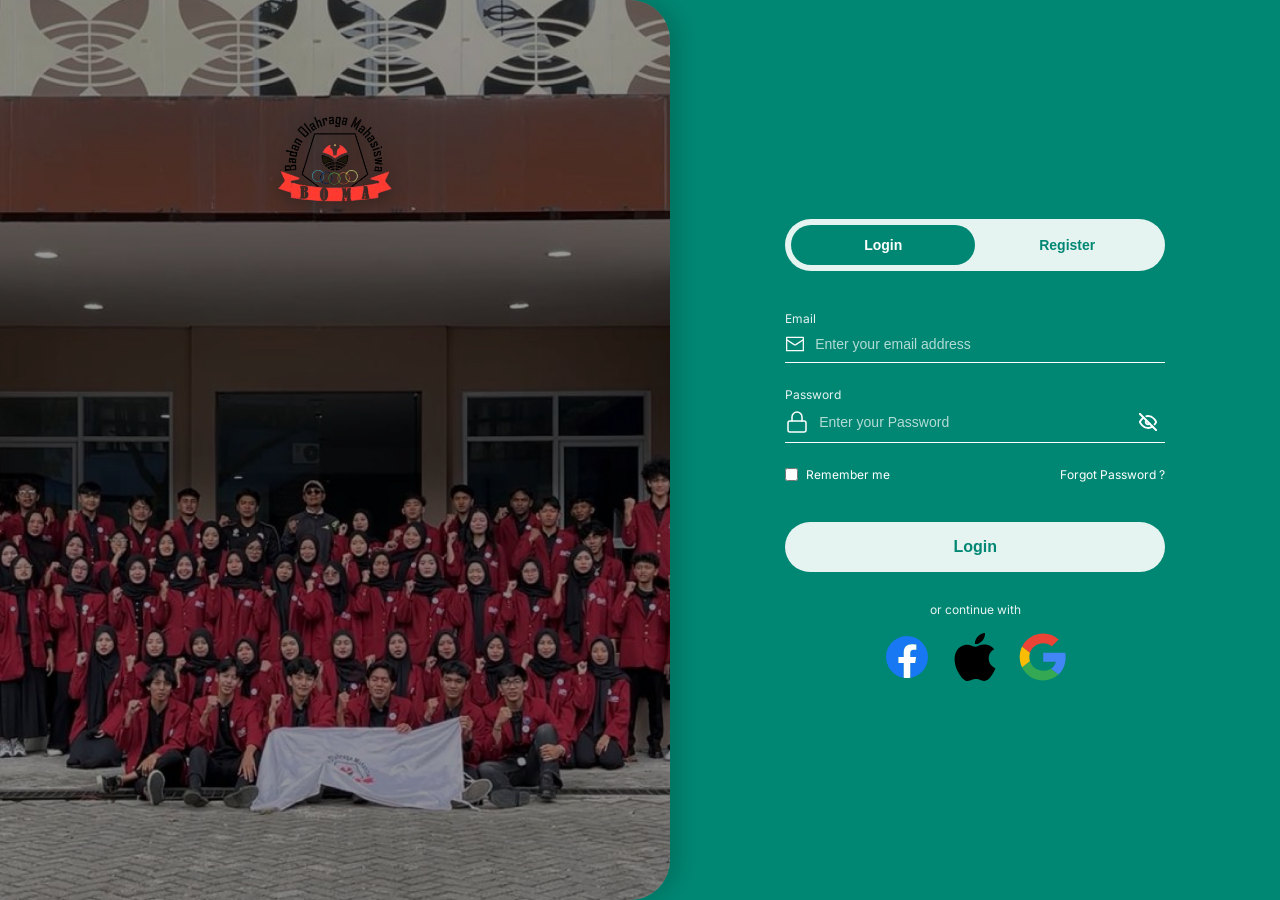
==== commit c017b8bb: "SIAP UTS" ====
--- a/index.html
+++ b/index.html
@@ -86,13 +86,11 @@
             const eyeContainer = document.getElementById('eyeIconContainer');
 
             if (passwordInput.type === 'password') {
-                // Ubah ke mode teks (melek)
                 passwordInput.type = 'text';
                 eyeContainer.innerHTML = `
                     <svg xmlns="http://www.w3.org/2000/svg" width="24" height="24" viewBox="0 0 24 24" fill="none" stroke="currentColor" stroke-width="1.5" stroke-linecap="round" stroke-linejoin="round" class="lucide lucide-eye-icon lucide-eye"><path d="M2.062 12.348a1 1 0 0 1 0-.696 10.75 10.75 0 0 1 19.876 0 1 1 0 0 1 0 .696 10.75 10.75 0 0 1-19.876 0"/><circle cx="12" cy="12" r="3"/></svg>
                 `;
             } else {
-                // Ubah balik ke password (dicoret)
                 passwordInput.type = 'password';
                 eyeContainer.innerHTML = `
                     <svg xmlns="http://www.w3.org/2000/svg" width="24" height="24" viewBox="0 0 24 24" fill="none" stroke="currentColor" stroke-width="1.5" stroke-linecap="round" stroke-linejoin="round" class="lucide lucide-eye-off-icon lucide-eye-off"><path d="M10.733 5.076a10.744 10.744 0 0 1 11.205 6.575 1 1 0 0 1 0 .696 10.747 10.747 0 0 1-1.444 2.49"/><path d="M14.084 14.158a3 3 0 0 1-4.242-4.242"/><path d="M17.479 17.499a10.75 10.75 0 0 1-15.417-5.151 1 1 0 0 1 0-.696 10.75 10.75 0 0 1 4.446-5.143"/><path d="m2 2 20 20"/></svg>
@@ -104,13 +102,8 @@
         // 2. FITUR PROSES LOGIN 
         // ==========================================
         function prosesLogin(event) {
-            // Mencegah halaman ke-refresh otomatis
             event.preventDefault(); 
-            
-            // Ngasih "KTP" ke browser
             localStorage.setItem('isLoggedIn', 'true');
-            
-            // Pindah ke halaman utama
             window.location.href = 'homepage/home.html';
         }
     </script>
--- a/css/login.css
+++ b/css/login.css
@@ -1,59 +1,72 @@
 /* ==========================================
-   FITUR LOGIN (MATCHING NEW FIGMA DESIGN)
-   ========================================== */
-.login-body-new {
+   1. GLOBAL RESET
+   ========================================== */
+* {
+    box-sizing: border-box;
     margin: 0;
     padding: 0;
+}
+
+/* ==========================================
+   2. BASE LAYOUT & TYPOGRAPHY
+   ========================================== */
+.login-body-new {
     font-family: 'Inter', sans-serif;
     height: 100vh;
-    overflow: hidden; /* Biar gak bisa di-scroll */
-    background-color: #008773; /* Warna dasar Teal persis gambar */
+    overflow: hidden;
+    background-color: #008773;
 }
 
 .login-split-wrapper {
     display: flex;
     height: 100vh;
-    width: 100vw;
-}
-
-/* KIRI (GAMBAR) */
+    width: 100%;
+}
+
+/* ==========================================
+   3. LEFT PANEL (BACKGROUND IMAGE)
+   ========================================== */
 .login-split-left {
-    flex: 1.1; /* Proporsi kiri sedikit lebih besar */
+    flex: 1.1;
+    position: relative;
     background-size: cover;
     background-position: center;
-    border-top-right-radius: 40px; /* Lengkungan kanan atas */
-    border-bottom-right-radius: 40px; /* Lengkungan kanan bawah */
-    position: relative;
-    box-shadow: 10px 0 20px rgba(0, 0, 0, 0.15); /* Bayangan tumpuk ke kanan */
+    border-top-right-radius: 40px;
+    border-bottom-right-radius: 40px;
+    box-shadow: 10px 0 20px rgba(0, 0, 0, 0.15);
     z-index: 2;
 }
 
 .login-dark-overlay {
     position: absolute;
-    top: 0; left: 0; right: 0; bottom: 0;
+    top: 0;
+    left: 0;
+    right: 0;
+    bottom: 0;
+    display: flex;
+    justify-content: center;
+    align-items: flex-start;
+    padding-top: 15%;
     background-color: rgba(0, 0, 0, 0.4);
     border-top-right-radius: 40px;
     border-bottom-right-radius: 40px;
-    display: flex;
-    justify-content: center;
-    /* align-items: center; <-- INI YANG BIKIN DIA DI TENGAH BANGET TADI */
-    align-items: flex-start; /* Ganti jadi ini biar dia nempel ke atas */
-    padding-top: 15%; /* Tambahin ini buat ngatur jarak dari atapnya. Kalau kurang atas, kecilin angkanya (misal 10%) */
 }
 
 .login-center-logo {
-    width: 150px; /* Tadi 250px kegedean, sekarang kecilin. Kalau masih kegedean, jadiin 120px */
-    filter: drop-shadow(0 4px 10px rgba(0,0,0,0.4));
-}
-
-/* KANAN (FORM LOGIN) */
+    width: 120px;
+    filter: drop-shadow(0 4px 10px rgba(0, 0, 0, 0.4));
+}
+
+/* ==========================================
+   4. RIGHT PANEL (LOGIN FORM)
+   ========================================== */
 .login-split-right {
     flex: 1;
     display: flex;
     justify-content: center;
     align-items: center;
-    color: #FFFFFF;
-    background-color: #008773; /* Warna Teal padat */
+    background-color: #008773;
+    color: #FFFFFF;
 }
 
 .login-form-box {
@@ -61,56 +74,56 @@
     max-width: 380px;
 }
 
-/* TOGGLE LOGIN/REGISTER */
+/* --- Toggle Login/Register --- */
 .login-toggle-pill {
-    background-color: #E6F4F1; /* Warna putih kehijauan terang */
-    border-radius: 50px;
     display: flex;
     padding: 6px;
     margin-bottom: 40px;
+    background-color: #E6F4F1;
+    border-radius: 50px;
 }
 
 .toggle-pill-btn {
     flex: 1;
     padding: 12px 0;
+    background: transparent;
     border: none;
-    background: transparent;
     border-radius: 50px;
+    color: #008773;
+    font-size: 14px;
     font-weight: 600;
-    color: #008773; /* Warna teks teal pas inactive */
     cursor: pointer;
-    font-size: 14px;
-    transition: 0.3s;
+    transition: 0.3s ease;
 }
 
 .toggle-pill-btn.active {
-    background-color: #008773; /* Tombol aktif berubah teal */
-    color: #FFFFFF; /* Teks putih */
-}
-
-/* INPUT FORM */
+    background-color: #008773;
+    color: #FFFFFF;
+}
+
+/* --- Form Inputs --- */
 .login-input-group {
     margin-bottom: 24px;
 }
 
 .login-input-group label {
     display: block;
+    margin-bottom: 8px;
     font-size: 12px;
-    margin-bottom: 8px;
     opacity: 0.9;
 }
 
 .login-input-line {
+    display: flex;
+    align-items: center;
     gap: 10px;
-    display: flex;
-    align-items: center;
-    border-bottom: 1px solid #FFFFFF; /* Garis bawah putih */
     padding-bottom: 8px;
+    border-bottom: 1px solid #FFFFFF;
 }
 
 .login-input-line .icon {
+    margin: 0 8px 0 0;
     font-size: 16px;
-    margin: 0 8px 0 0;
 }
 
 .login-input-line input {
@@ -126,13 +139,13 @@
     color: rgba(255, 255, 255, 0.7);
 }
 
-/* CHECKBOX & FORGOT PASSWORD */
+/* --- Form Options (Remember & Forgot) --- */
 .login-options-row {
     display: flex;
     justify-content: space-between;
     align-items: center;
+    margin-bottom: 40px;
     font-size: 12px;
-    margin-bottom: 40px;
 }
 
 .login-remember {
@@ -145,39 +158,40 @@
 .login-forgot {
     color: #FFFFFF;
     text-decoration: none;
+    transition: 0.3s ease;
 }
 
 .login-forgot:hover {
     text-decoration: underline;
 }
 
-/* TOMBOL SUBMIT */
+/* --- Submit Button --- */
 .login-btn-submit {
     width: 100%;
-    background-color: #E6F4F1; /* Warna putih kehijauan terang */
-    color: #008773; /* Teks Teal */
     padding: 16px;
+    margin-bottom: 30px;
+    background-color: #E6F4F1;
     border: none;
     border-radius: 50px;
+    color: #008773;
     font-size: 16px;
     font-weight: 700;
     cursor: pointer;
-    margin-bottom: 30px;
-    transition: 0.3s;
+    transition: 0.3s ease;
 }
 
 .login-btn-submit:hover {
     background-color: #FFFFFF;
 }
 
-/* SOCIAL LOGIN */
+/* --- Social Login --- */
 .login-social-area {
     text-align: center;
 }
 
 .login-social-area p {
+    margin-bottom: 16px;
     font-size: 12px;
-    margin-bottom: 16px;
     opacity: 0.9;
 }
 
@@ -188,13 +202,71 @@
 }
 
 .soc-icon {
+    display: flex;
+    justify-content: center;
+    align-items: center;
     width: 32px;
     height: 32px;
     border-radius: 50%;
-    display: flex;
-    justify-content: center;
-    align-items: center;
+    font-size: 16px;
+    font-weight: bold;
     text-decoration: none;
-    font-weight: bold;
-    font-size: 16px;
+}
+
+/* ==========================================
+   5. RESPONSIVE DESIGN (MOBILE/TABLET)
+   ========================================== */
+@media screen and (max-width: 768px) {
+    .login-body-new,
+    .login-split-wrapper {
+        height: auto !important;
+        min-height: 100vh;
+        overflow-y: auto !important;
+        overflow-x: hidden;
+    }
+
+    .login-split-wrapper {
+        flex-direction: column;
+    }
+    
+    .login-split-left {
+        display: block;
+        flex: none;
+        width: 100%;
+        height: 280px;
+        border-radius: 0 0 35px 35px;
+    }
+
+    .login-dark-overlay {
+        display: flex;
+        justify-content: center;
+        align-items: center;
+        padding-top: 0;
+        border-radius: 0 0 35px 35px;
+    }
+
+    .login-center-logo {
+        width: 130px !important;
+        height: auto !important;
+        object-fit: contain;
+    }
+    
+    .login-split-right {
+        flex: none;
+        width: 100%;
+        height: auto;
+        align-items: flex-start;
+        padding: 40px 24px 60px 24px;
+    }
+    
+    .login-form-box {
+        width: 100%;
+        max-width: 100%;
+    }
+
+    .login-social-icons svg {
+        flex-shrink: 0 !important;
+        width: 42px !important;
+        height: 42px !important;
+    }
 }
